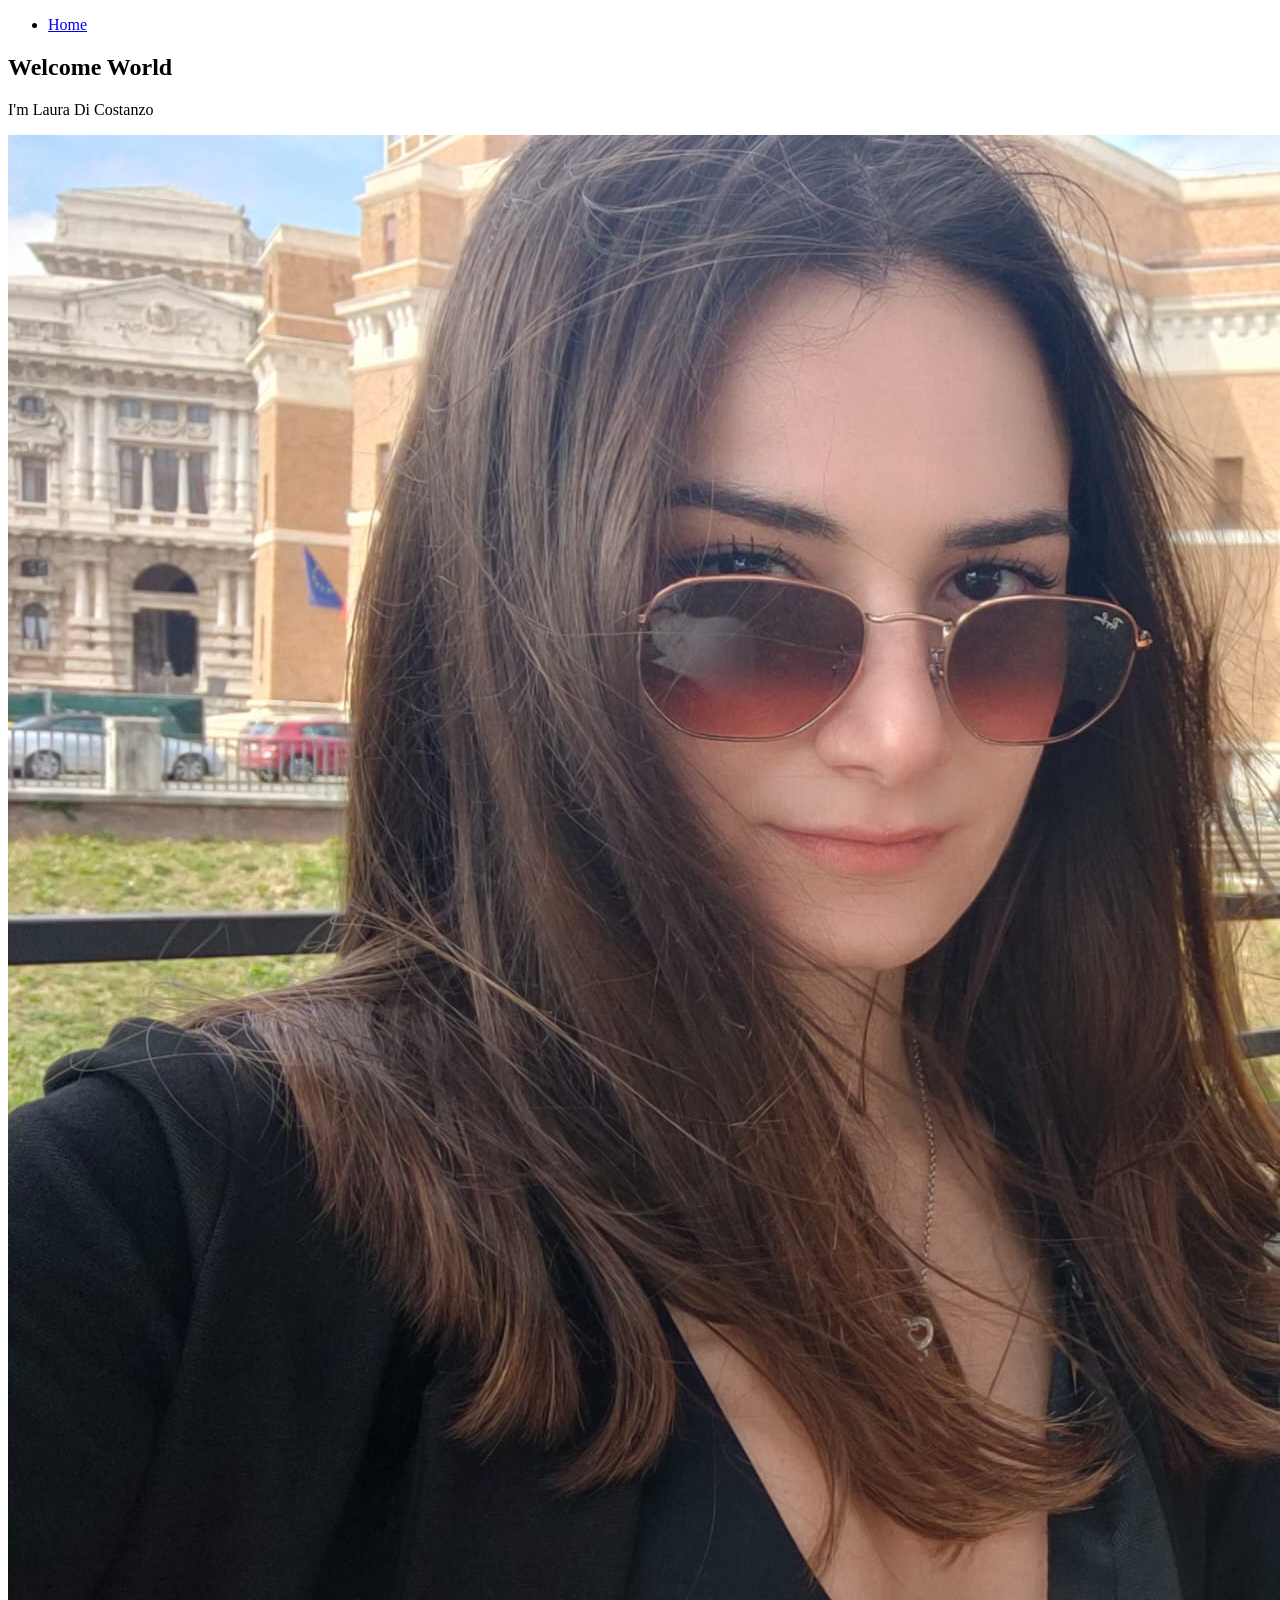
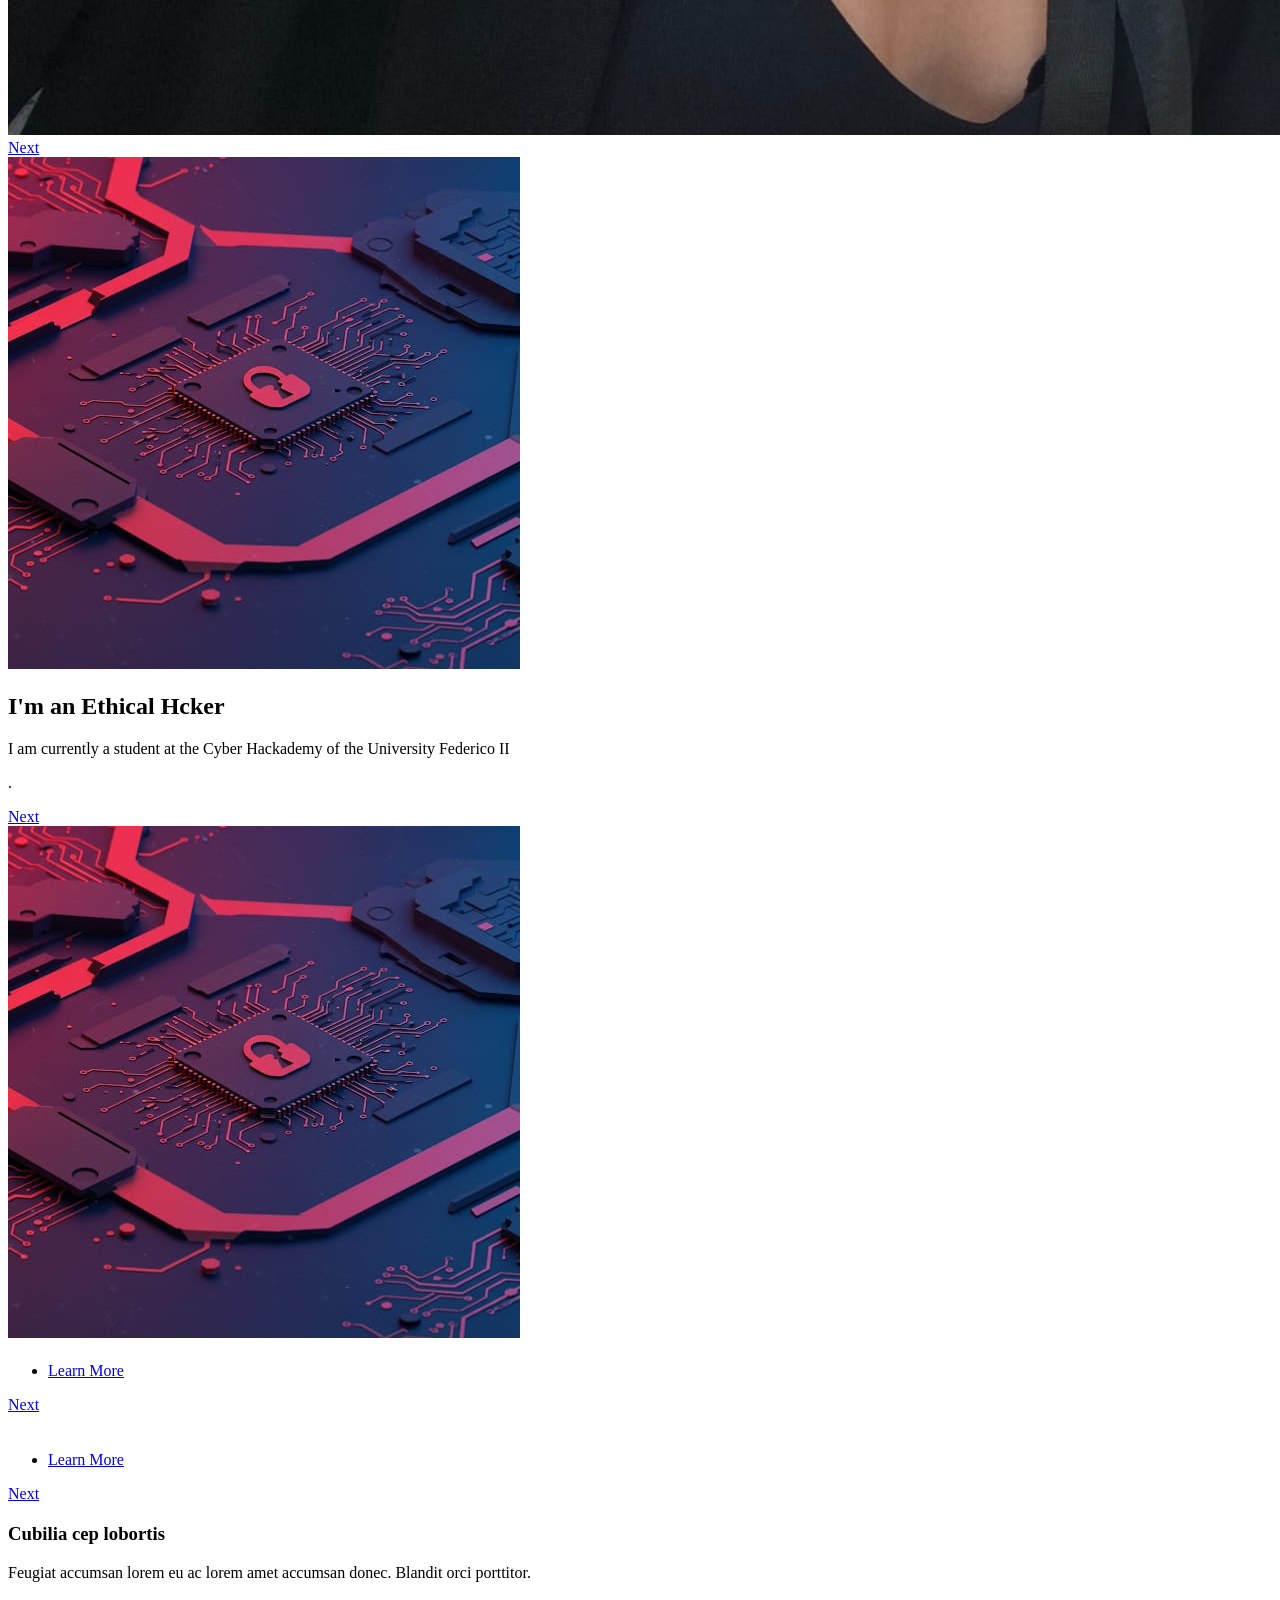
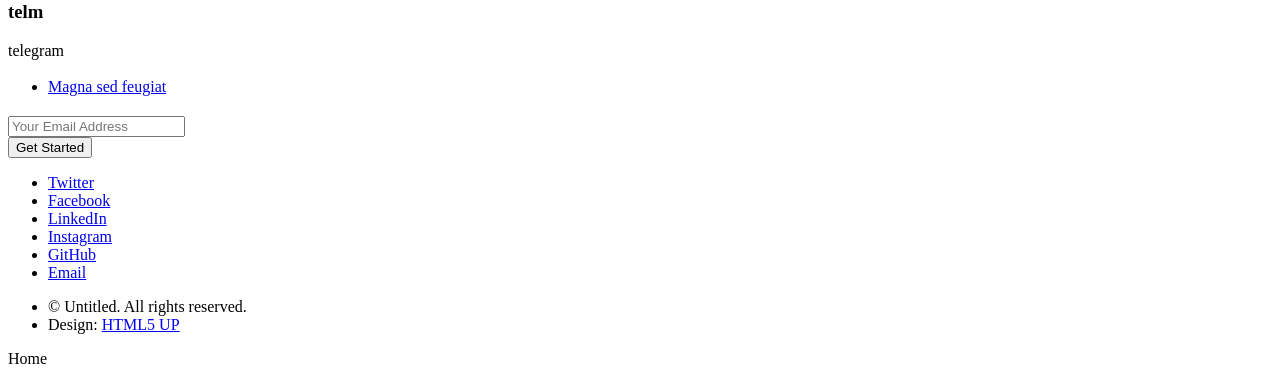
==== index.html @ b13d9fa5 "Merge branch 'memedesima'" ====
<!DOCTYPE HTML>
<!--
	Landed by HTML5 UP
	html5up.net | @ajlkn
	Free for personal and commercial use under the CCA 3.0 license (html5up.net/license)
-->
<html>
	<head>
		<title>HTML5 UP</title>
		<meta charset="utf-8" />
		<meta name="viewport" content="width=device-width, initial-scale=1, user-scalable=no" />
		<link rel="stylesheet" href="assets/css/main.css" />
		<noscript><link rel="stylesheet" href="assets/css/noscript.css" /></noscript>
	</head>
	<body class="is-preload landing">
		<div id="page-wrapper">

			<!-- Header -->
				<header id="header">
					
					<nav id="nav">
						<ul>
							<li><a href="index.html">Home</a></li>
							</li>
						</ul>
					</nav>
				</header>

			<!-- Banner -->
				<section id="banner">
					<div class="content">
						<header>
							<h2>Welcome World</h2>
							<p>I'm Laura Di Costanzo</p>
						</header>
						<span class="image"><img src="images/imgio.jpeg" alt="" /></span>
					</div>
					<a href="#one" class="goto-next scrolly">Next</a>
				</section>

			<!-- One -->
				<section id="one" class="spotlight style1 bottom">
					<span class="image fit main"><img src="images/cose.jpeg" alt="prova" /></span>
					<div class="content">
						<div class="container">
							<div class="row">
								<div class="col-4 col-12-medium">
									<header>
										<h2>I'm an Ethical Hcker</h2>
										<p>I am currently a student at the Cyber Hackademy of the University Federico II</p>
									</header>
								</div>
								<div class="col-4 col-12-medium">
									<p></p>
								</div>
								<div class="col-4 col-12-medium">
									<p>.</p>
								</div>
							</div>
						</div>
					</div>
					<a href="#two" class="goto-next scrolly">Next</a>
				</section>

			<!-- Two -->
				<section id="two" class="spotlight style2 right">
					<span class="image fit main"><img src="images/cose.jpeg" alt="" /></span>
					<div class="content">
						<header>
							<h2></h2>
							<p></p>
						</header>
						<p></p>
						<ul class="actions">
							<li><a href="#" class="button">Learn More</a></li>
						</ul>
					</div>
					<a href="#three" class="goto-next scrolly">Next</a>
				</section>

			<!-- Three -->
				<section id="three" class="spotlight style3 left">
					<span class="image fit main bottom"><img src="images/pic04.jpg" alt="" /></span>
					<div class="content">
						<header>
							<h2></h2>
							<p></p>
						</header>
						<p></p>
						<ul class="actions">
							<li><a href="#" class="button">Learn More</a></li>
						</ul>
					</div>
					<a href="#four" class="goto-next scrolly">Next</a>
				</section>

			<!-- Four -->
				<section id="four" class="wrapper style1 special fade-up">
					<div class="container">
						<header class="major">
							<h2></h2>
							<p></p>
						</header>
						<div class="box alt">
							<div class="row gtr-uniform">
								<section class="col-4 col-6-medium col-12-xsmall">
									<span class="icon solid alt major fa-chart-area"></span>
									<h3></h3>
									<p></p>
								</section>
								<section class="col-4 col-6-medium col-12-xsmall">
									<span class="icon solid alt major fa-comment"></span>
									<h3></h3>
									<p></p>
								</section>
								<section class="col-4 col-6-medium col-12-xsmall">
									<span class="icon solid alt major fa-flask"></span>
									<h3>Cubilia cep lobortis</h3>
									<p>Feugiat accumsan lorem eu ac lorem amet accumsan donec. Blandit orci porttitor.</p>
								</section>
								<section class="col-4 col-6-medium col-12-xsmall">
									<span class="icon solid alt major fa-paper-plane"></span>
									<h3>telm</h3>
									<p>telegram</p>
								</section>
								<section class="col-4 col-6-medium col-12-xsmall">
									<span class="icon solid alt major fa-file"></span>
									<h3></h3>
									<p></p>
								</section>
								<section class="col-4 col-6-medium col-12-xsmall">
									<span class="icon solid alt major fa-lock"></span>
									<h3></h3>
									<p></p>
								</section>
							</div>
						</div>
						<footer class="major">
							<ul class="actions special">
								<li><a href="#" class="button">Magna sed feugiat</a></li>
							</ul>
						</footer>
					</div>
				</section>

			<!-- Five -->
				<section id="five" class="wrapper style2 special fade">
					<div class="container">
						<header>
							<h2></h2>
							<p></p>
						</header>
						<form method="post" action="#" class="cta">
							<div class="row gtr-uniform gtr-50">
								<div class="col-8 col-12-xsmall"><input type="email" name="email" id="email" placeholder="Your Email Address" /></div>
								<div class="col-4 col-12-xsmall"><input type="submit" value="Get Started" class="fit primary" /></div>
							</div>
						</form>
					</div>
				</section>

			<!-- Footer -->
				<footer id="footer">
					<ul class="icons">
						<li><a href="#" class="icon brands alt fa-twitter"><span class="label">Twitter</span></a></li>
						<li><a href="#" class="icon brands alt fa-facebook-f"><span class="label">Facebook</span></a></li>
						<li><a href="#" class="icon brands alt fa-linkedin-in"><span class="label">LinkedIn</span></a></li>
						<li><a href="#" class="icon brands alt fa-instagram"><span class="label">Instagram</span></a></li>
						<li><a href="#" class="icon brands alt fa-github"><span class="label">GitHub</span></a></li>
						<li><a href="#" class="icon solid alt fa-envelope"><span class="label">Email</span></a></li>
					</ul>
					<ul class="copyright">
						<li>&copy; Untitled. All rights reserved.</li><li>Design: <a href="http://html5up.net">HTML5 UP</a></li>
					</ul>
				</footer>

		</div>

		<!-- Scripts -->
			<script src="assets/js/jquery.min.js"></script>
			<script src="assets/js/jquery.scrolly.min.js"></script>
			<script src="assets/js/jquery.dropotron.min.js"></script>
			<script src="assets/js/jquery.scrollex.min.js"></script>
			<script src="assets/js/browser.min.js"></script>
			<script src="assets/js/breakpoints.min.js"></script>
			<script src="assets/js/util.js"></script>
			<script src="assets/js/main.js"></script>
			<div id="titleBar">
				<a href="#navPanel" class="toggle"></a>
				<span class="title">Home</span>
			</div>
		<div id="navPanel">
			
		</div>

	</body>
</html>
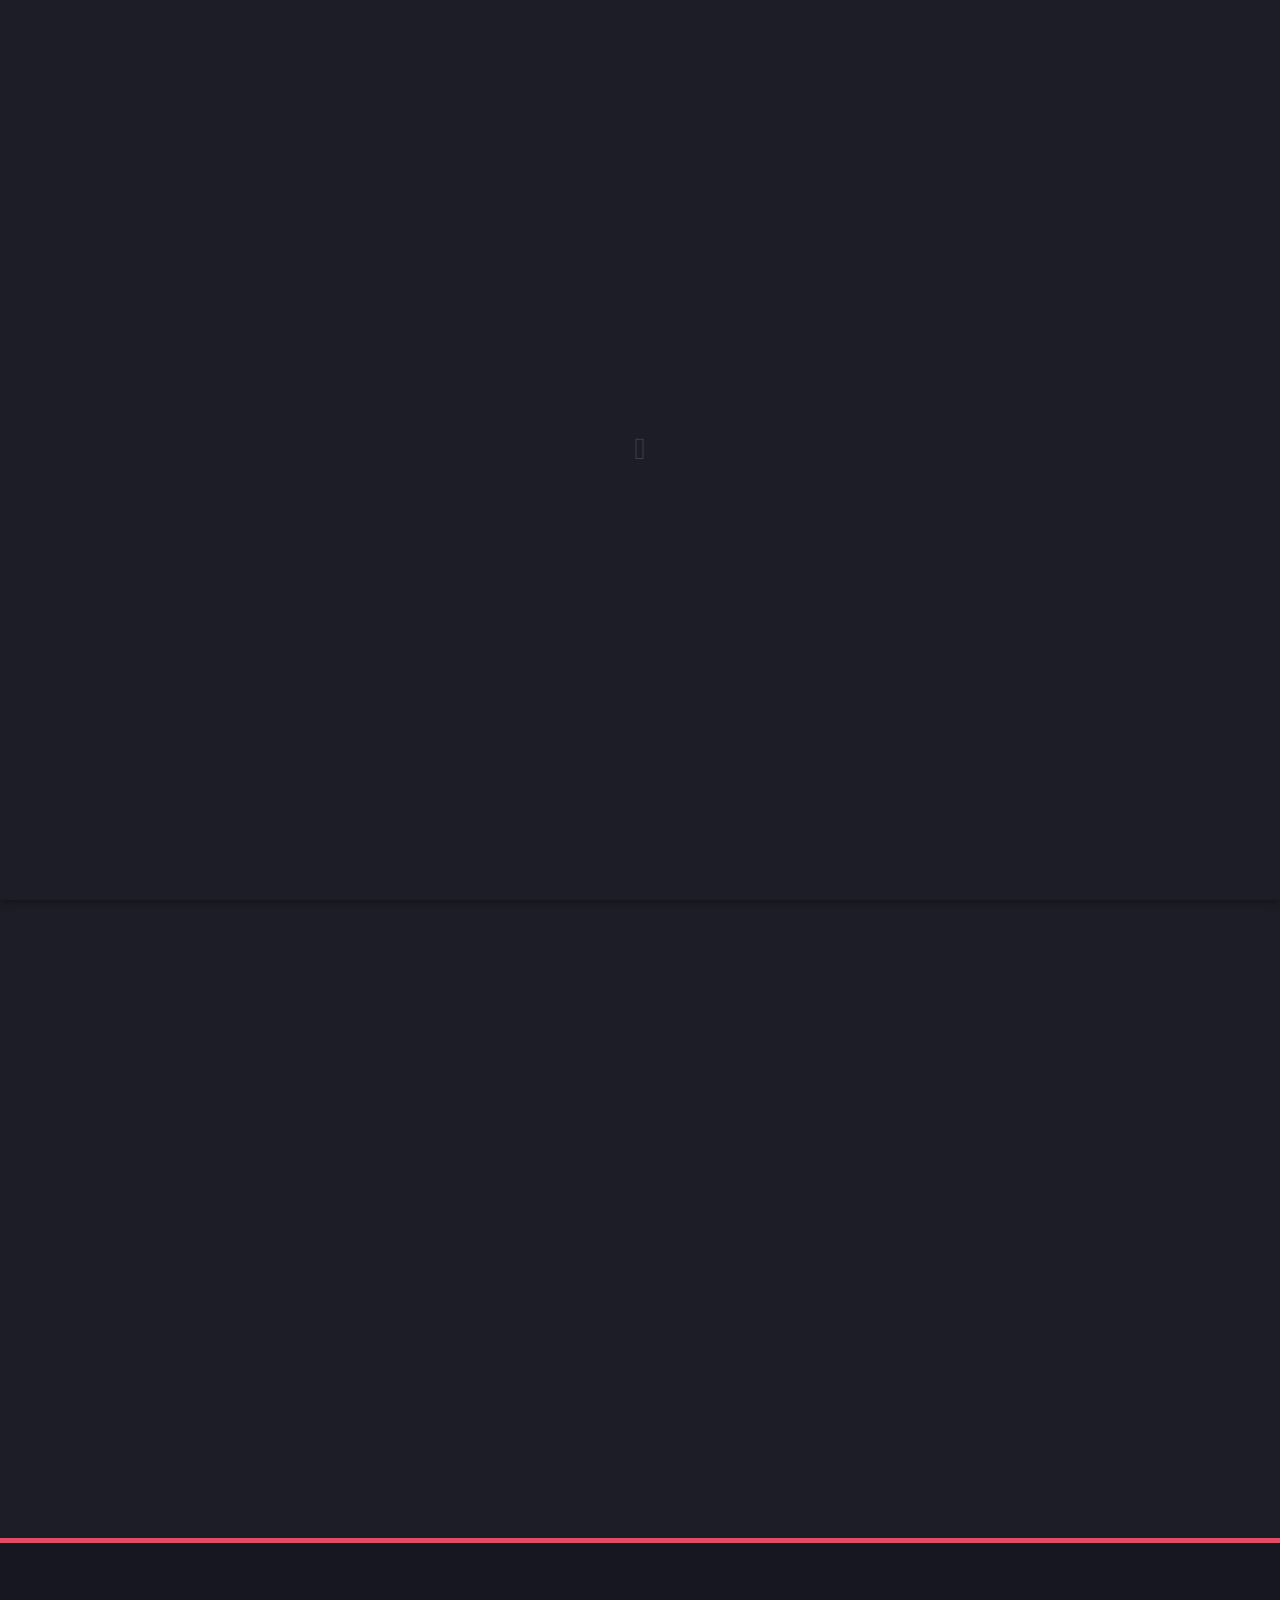
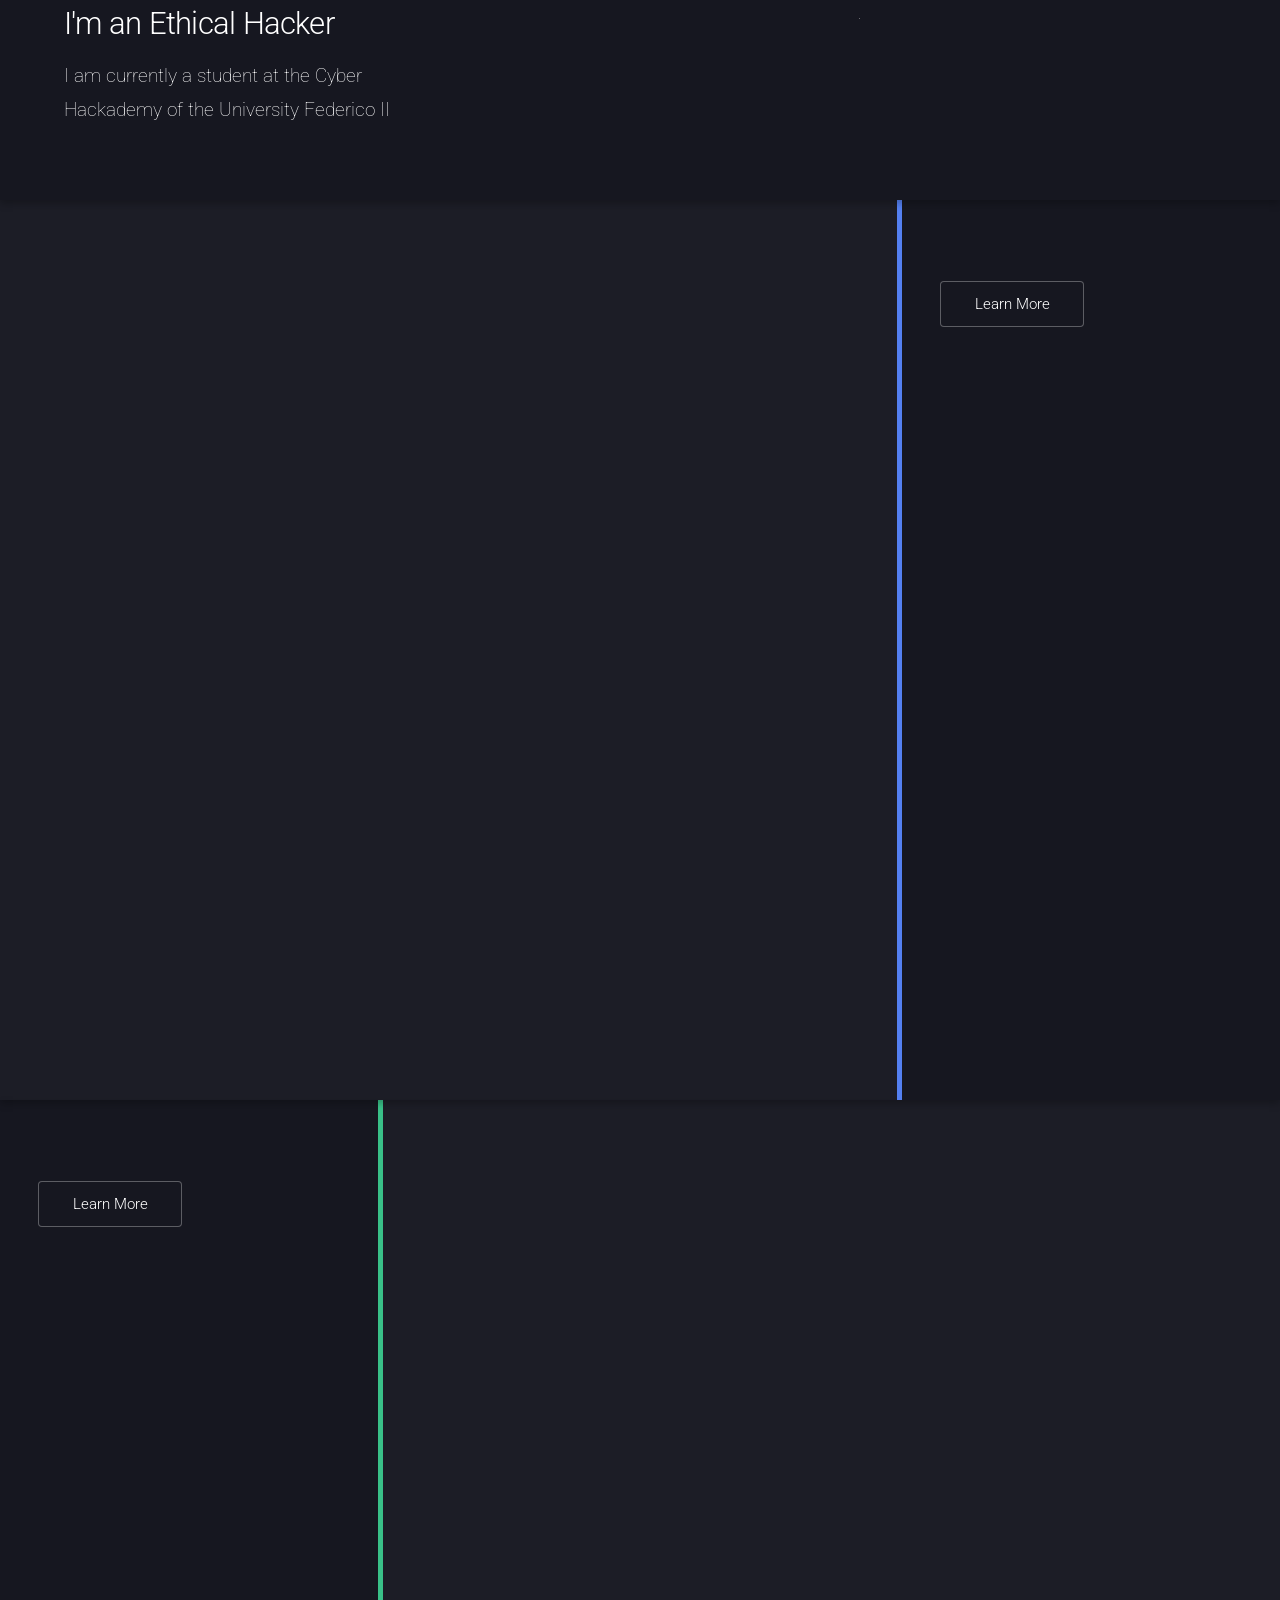
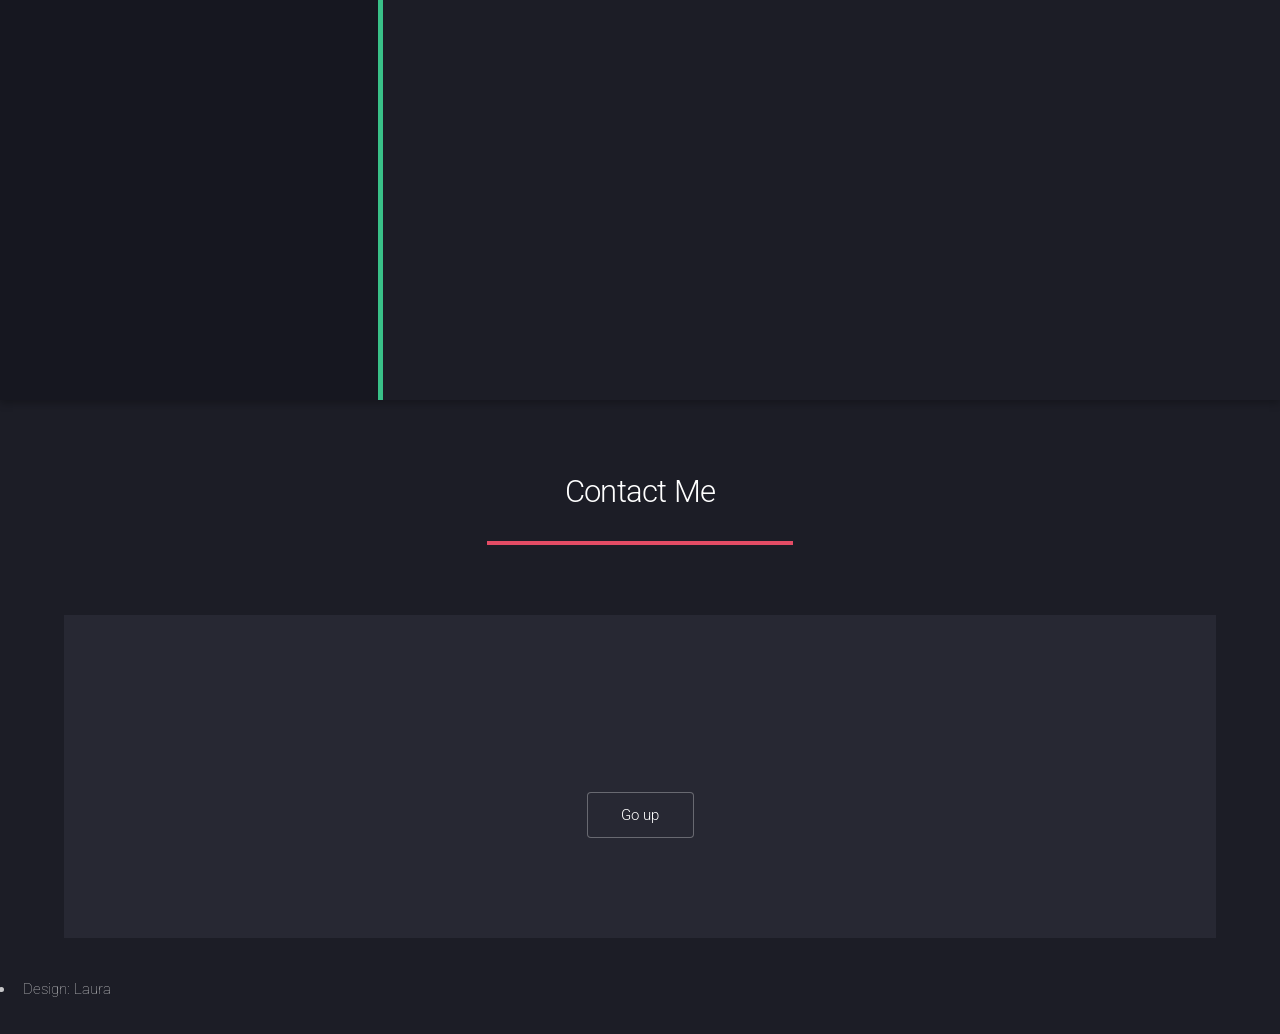
==== commit 57d1678c: "ok" ====
--- a/index.html
+++ b/index.html
@@ -46,7 +46,7 @@
 							<div class="row">
 								<div class="col-4 col-12-medium">
 									<header>
-										<h2>I'm an Ethical Hcker</h2>
+										<h2>I'm an Ethical Hacker</h2>
 										<p>I am currently a student at the Cyber Hackademy of the University Federico II</p>
 									</header>
 								</div>
@@ -98,79 +98,45 @@
 				<section id="four" class="wrapper style1 special fade-up">
 					<div class="container">
 						<header class="major">
-							<h2></h2>
+							<h2>Contact Me</h2>
 							<p></p>
 						</header>
-						<div class="box alt">
+						  <footer id="footer">
+							<ul class="icons">
+							
+								<li><a href="https://www.linkedin.com/in/laura-di-costanzo-955a5022b/" class="icon brands alt fa-linkedin-in"><span class="label">LinkedIn</span></a></li>
+								<li><a href="https://www.instagram.com/lauradicostanzo__?igsh=b3VqY2Rocnh5OHc2" class="icon brands alt fa-instagram"><span class="label">Instagram</span></a></li>
+								<li><a href="https://github.com/ldcostanzo" class="icon brands alt fa-github"><span class="label">GitHub</span></a></li>
+								
+							</ul>
+						<!-- <div class="box alt">
 							<div class="row gtr-uniform">
 								<section class="col-4 col-6-medium col-12-xsmall">
-									<span class="icon solid alt major fa-chart-area"></span>
-									<h3></h3>
-									<p></p>
+									<li><a href="https://www.linkedin.com/in/laura-di-costanzo-955a5022b/" class="button">Linkedin</a></li>
+									<div class="content">
 								</section>
 								<section class="col-4 col-6-medium col-12-xsmall">
-									<span class="icon solid alt major fa-comment"></span>
-									<h3></h3>
-									<p></p>
+									<li><a href="https://github.com/ldcostanzo" class="button">GitHub</a></li>
+									<div class="content">
 								</section>
 								<section class="col-4 col-6-medium col-12-xsmall">
-									<span class="icon solid alt major fa-flask"></span>
-									<h3>Cubilia cep lobortis</h3>
-									<p>Feugiat accumsan lorem eu ac lorem amet accumsan donec. Blandit orci porttitor.</p>
-								</section>
-								<section class="col-4 col-6-medium col-12-xsmall">
-									<span class="icon solid alt major fa-paper-plane"></span>
-									<h3>telm</h3>
-									<p>telegram</p>
-								</section>
-								<section class="col-4 col-6-medium col-12-xsmall">
-									<span class="icon solid alt major fa-file"></span>
-									<h3></h3>
-									<p></p>
-								</section>
-								<section class="col-4 col-6-medium col-12-xsmall">
-									<span class="icon solid alt major fa-lock"></span>
-									<h3></h3>
-									<p></p>
+									<li><a href="https://www.instagram.com/lauradicostanzo__?igsh=b3VqY2Rocnh5OHc2" class="button">Instagram</a></li>
+									<div class="content">
 								</section>
 							</div>
-						</div>
+						</div> -->
 						<footer class="major">
 							<ul class="actions special">
-								<li><a href="#" class="button">Magna sed feugiat</a></li>
+								<li><a href="#" class="button">Go up</a></li>
 							</ul>
 						</footer>
 					</div>
 				</section>
 
-			<!-- Five -->
-				<section id="five" class="wrapper style2 special fade">
-					<div class="container">
-						<header>
-							<h2></h2>
-							<p></p>
-						</header>
-						<form method="post" action="#" class="cta">
-							<div class="row gtr-uniform gtr-50">
-								<div class="col-8 col-12-xsmall"><input type="email" name="email" id="email" placeholder="Your Email Address" /></div>
-								<div class="col-4 col-12-xsmall"><input type="submit" value="Get Started" class="fit primary" /></div>
-							</div>
-						</form>
-					</div>
-				</section>
-
 			<!-- Footer -->
-				<footer id="footer">
-					<ul class="icons">
-						<li><a href="#" class="icon brands alt fa-twitter"><span class="label">Twitter</span></a></li>
-						<li><a href="#" class="icon brands alt fa-facebook-f"><span class="label">Facebook</span></a></li>
-						<li><a href="#" class="icon brands alt fa-linkedin-in"><span class="label">LinkedIn</span></a></li>
-						<li><a href="#" class="icon brands alt fa-instagram"><span class="label">Instagram</span></a></li>
-						<li><a href="#" class="icon brands alt fa-github"><span class="label">GitHub</span></a></li>
-						<li><a href="#" class="icon solid alt fa-envelope"><span class="label">Email</span></a></li>
-					</ul>
+				
 					<ul class="copyright">
-						<li>&copy; Untitled. All rights reserved.</li><li>Design: <a href="http://html5up.net">HTML5 UP</a></li>
+						<li>Design: Laura</li>
 					</ul>
 				</footer>
 
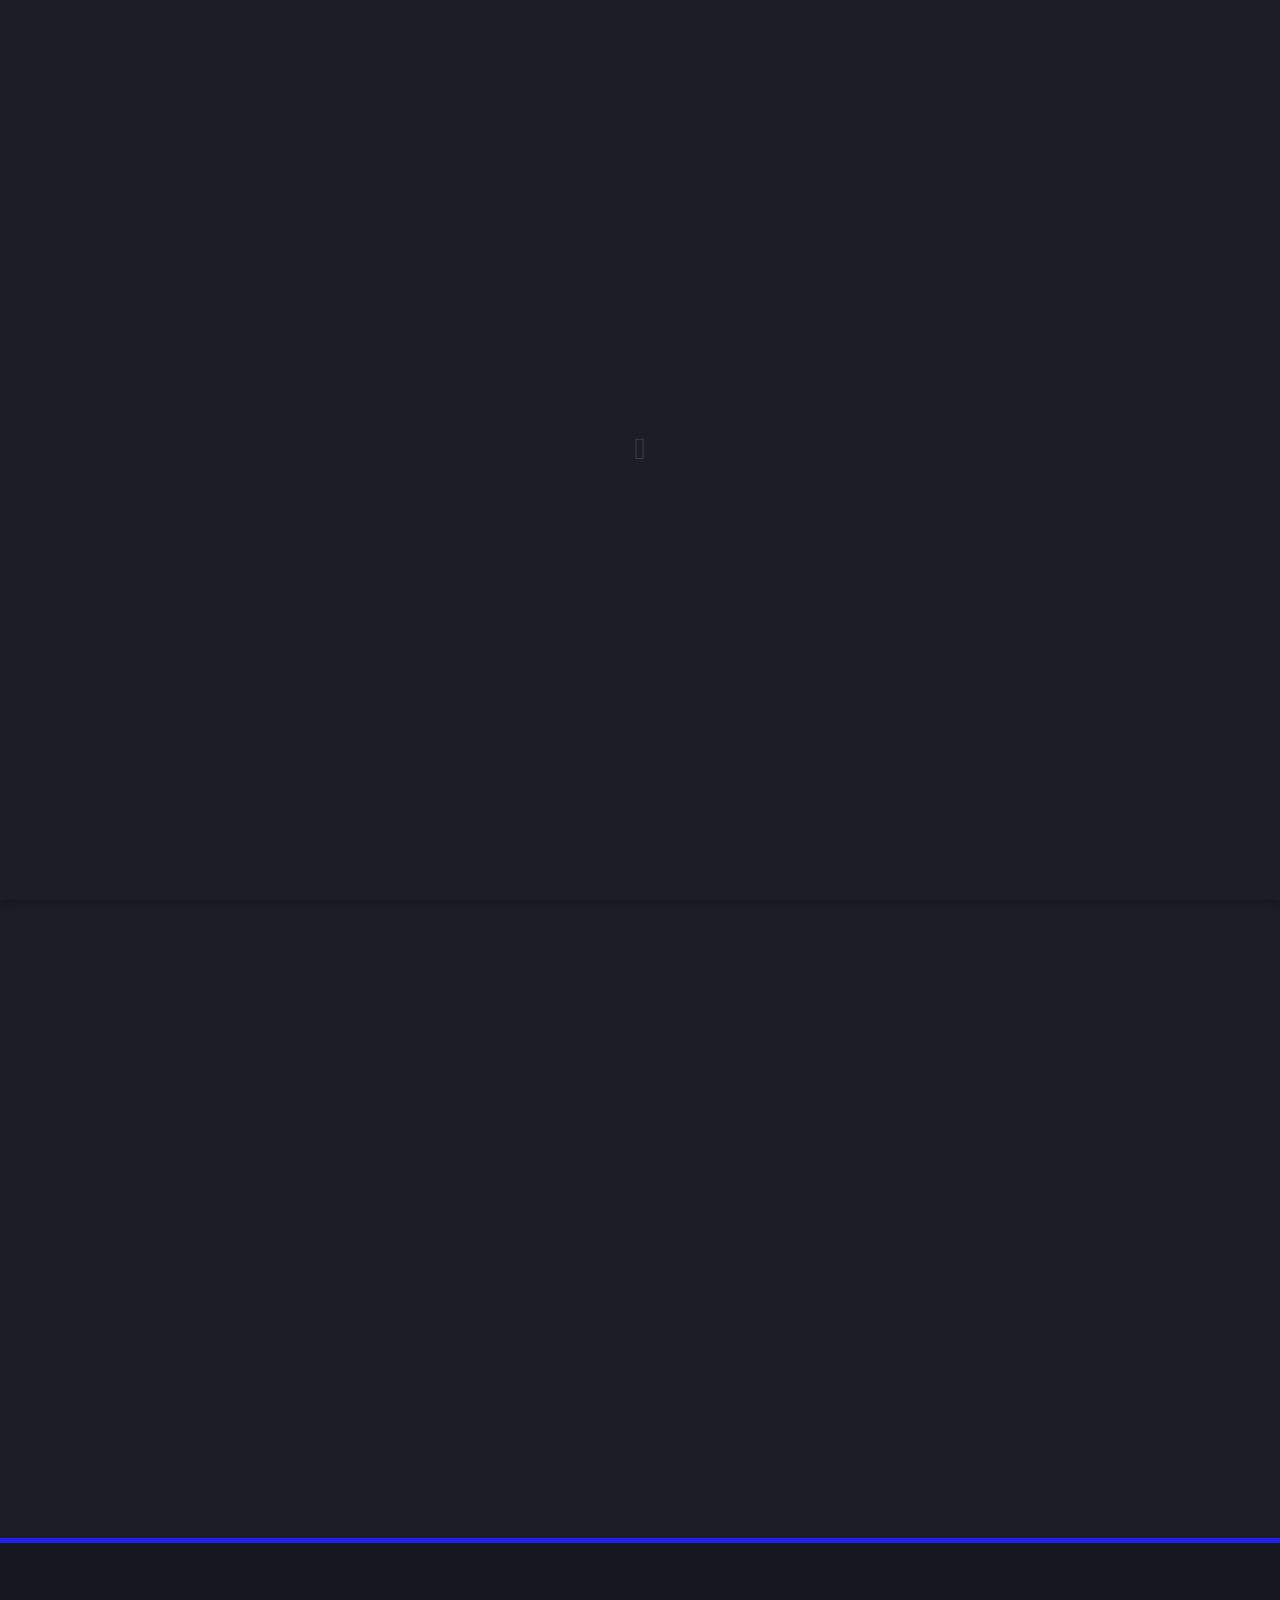
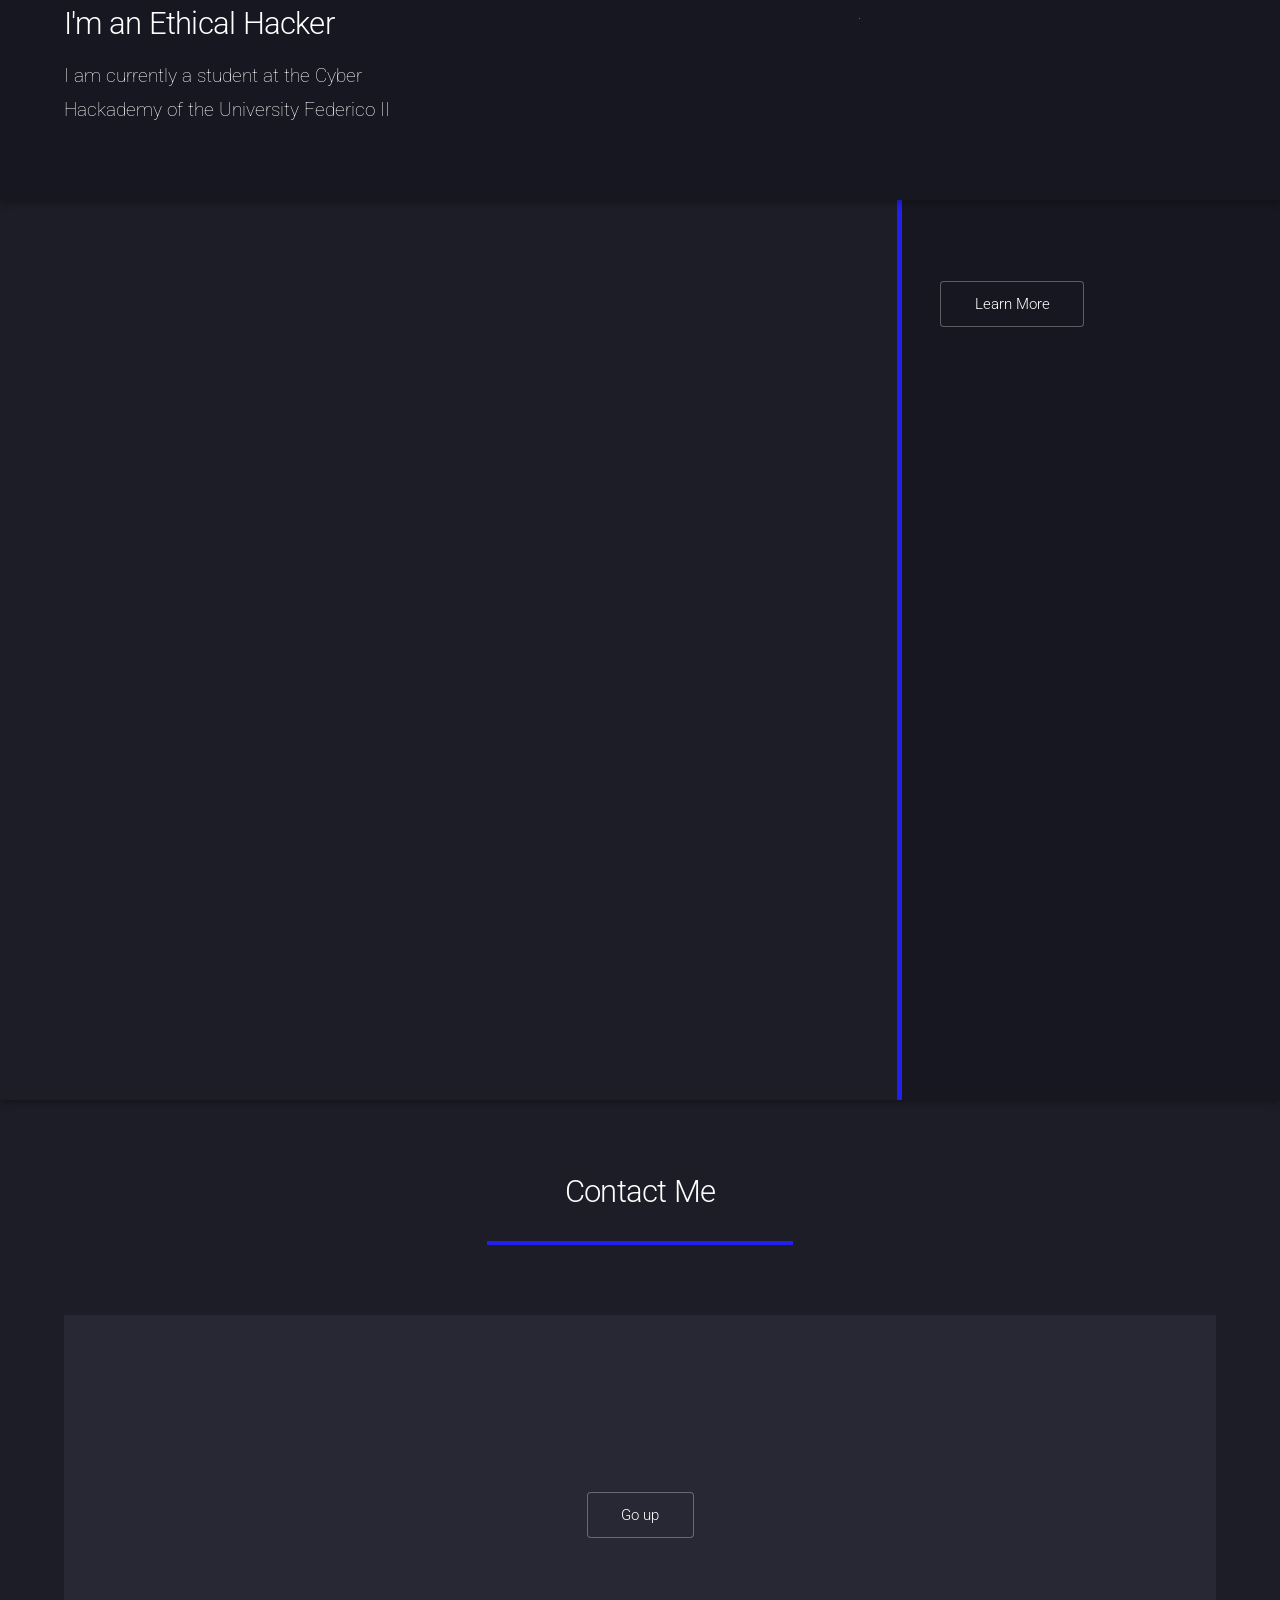
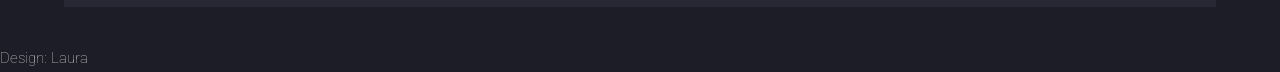
==== commit 1509298b: "done" ====
--- a/index.html
+++ b/index.html
@@ -33,14 +33,14 @@
 							<h2>Welcome World</h2>
 							<p>I'm Laura Di Costanzo</p>
 						</header>
-						<span class="image"><img src="images/imgio.jpeg" alt="" /></span>
+						<span class="image"><img src="images/imgio.jpg" alt="" /></span>
 					</div>
 					<a href="#one" class="goto-next scrolly">Next</a>
 				</section>
 
 			<!-- One -->
 				<section id="one" class="spotlight style1 bottom">
-					<span class="image fit main"><img src="images/cose.jpeg" alt="prova" /></span>
+					<span class="image fit main"><img src="images/ok.jpg" alt="prova" /></span>
 					<div class="content">
 						<div class="container">
 							<div class="row">
@@ -64,7 +64,7 @@
 
 			<!-- Two -->
 				<section id="two" class="spotlight style2 right">
-					<span class="image fit main"><img src="images/cose.jpeg" alt="" /></span>
+					<span class="image fit main"><img src="images/ok.jpg" alt="" /></span>
 					<div class="content">
 						<header>
 							<h2></h2>
@@ -78,21 +78,7 @@
 					<a href="#three" class="goto-next scrolly">Next</a>
 				</section>
 
-			<!-- Three -->
-				<section id="three" class="spotlight style3 left">
-					<span class="image fit main bottom"><img src="images/pic04.jpg" alt="" /></span>
-					<div class="content">
-						<header>
-							<h2></h2>
-							<p></p>
-						</header>
-						<p></p>
-						<ul class="actions">
-							<li><a href="#" class="button">Learn More</a></li>
-						</ul>
-					</div>
-					<a href="#four" class="goto-next scrolly">Next</a>
-				</section>
+		
 
 			<!-- Four -->
 				<section id="four" class="wrapper style1 special fade-up">
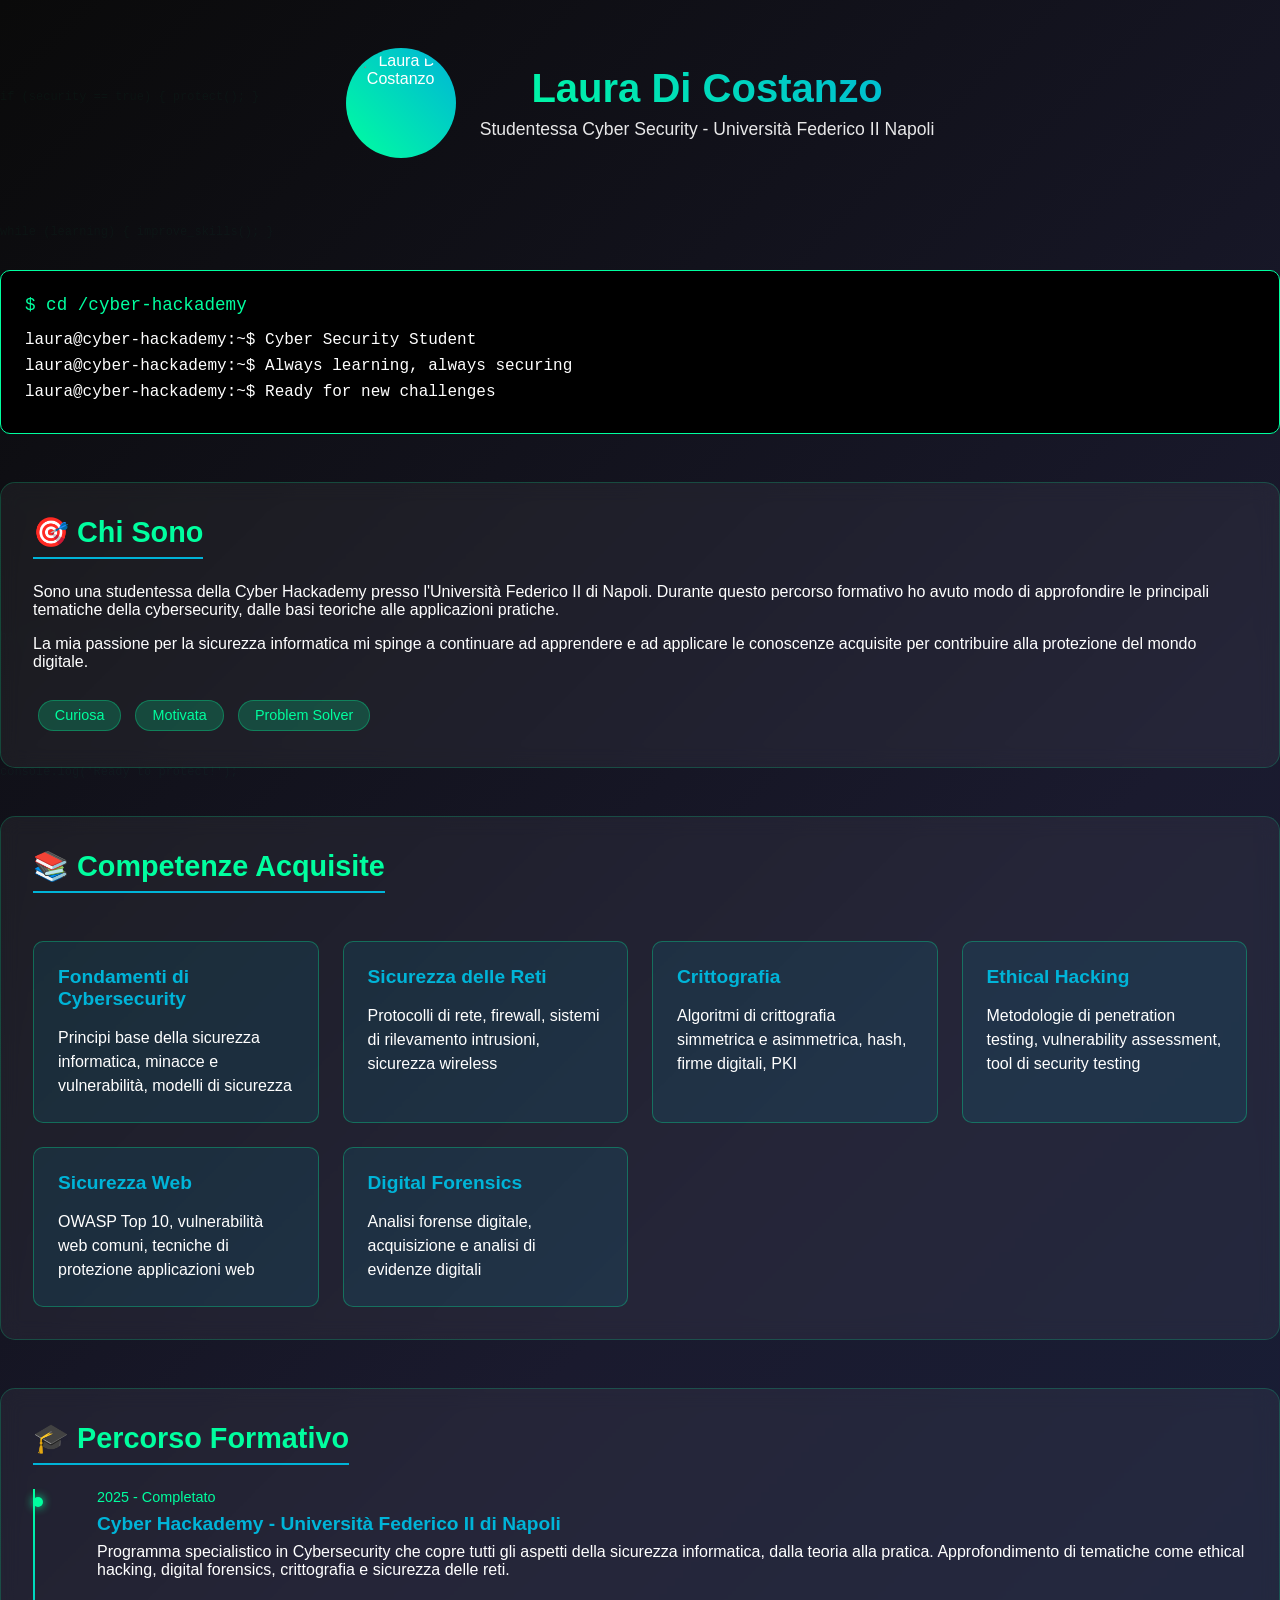
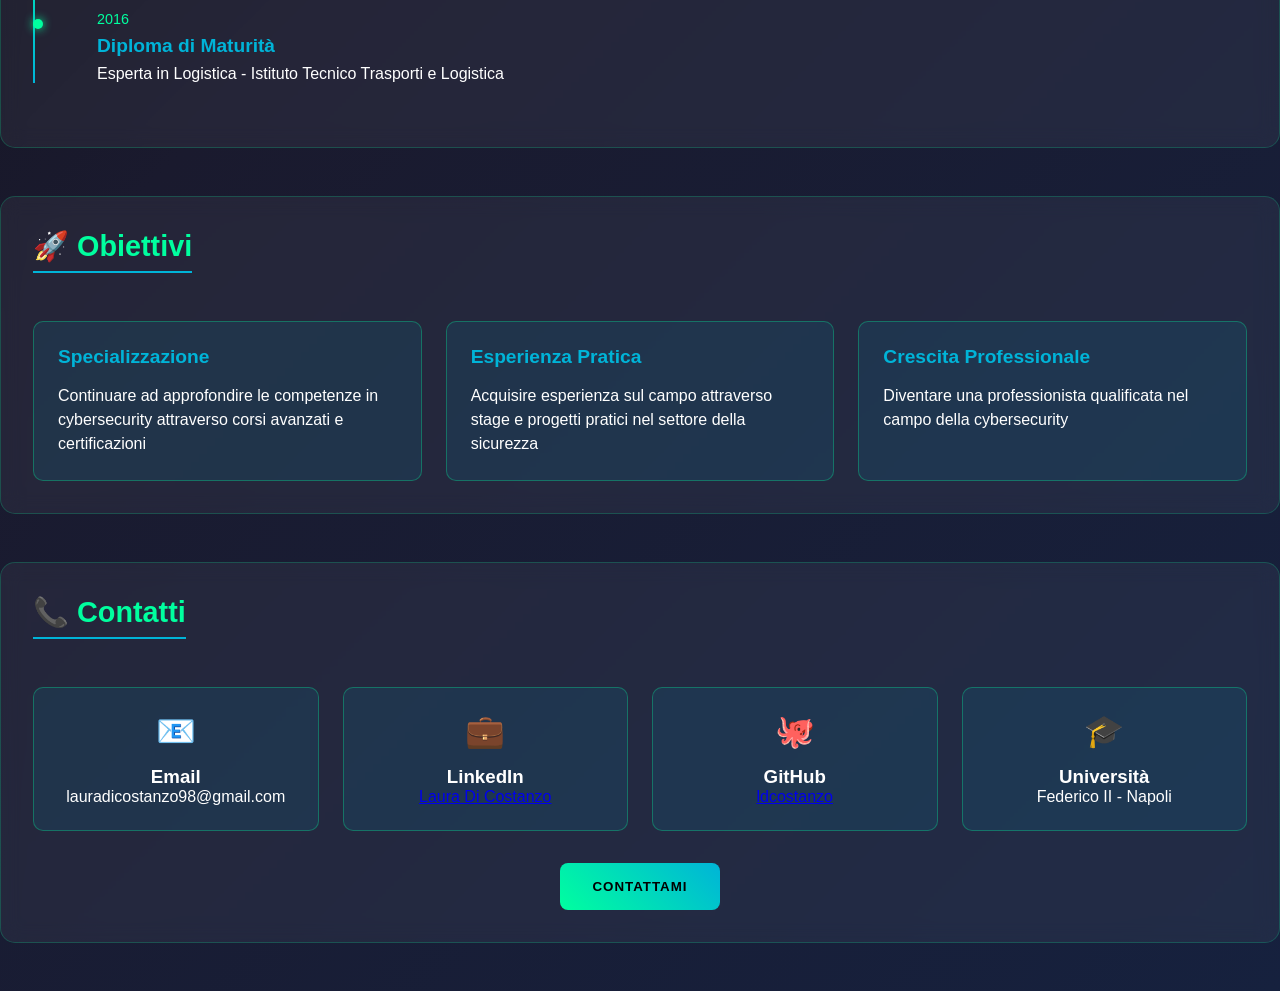
==== commit 7369478a: "Update index.html" ====
--- a/index.html
+++ b/index.html
@@ -1,149 +1,479 @@
-<!DOCTYPE HTML>
-<!--
-	Landed by HTML5 UP
-	html5up.net | @ajlkn
-	Free for personal and commercial use under the CCA 3.0 license (html5up.net/license)
--->
-<html>
-	<head>
-		<title>HTML5 UP</title>
-		<meta charset="utf-8" />
-		<meta name="viewport" content="width=device-width, initial-scale=1, user-scalable=no" />
-		<link rel="stylesheet" href="assets/css/main.css" />
-		<noscript><link rel="stylesheet" href="assets/css/noscript.css" /></noscript>
-	</head>
-	<body class="is-preload landing">
-		<div id="page-wrapper">
-
-			<!-- Header -->
-				<header id="header">
-					
-					<nav id="nav">
-						<ul>
-							<li><a href="index.html">Home</a></li>
-							</li>
-						</ul>
-					</nav>
-				</header>
-
-			<!-- Banner -->
-				<section id="banner">
-					<div class="content">
-						<header>
-							<h2>Welcome World</h2>
-							<p>I'm Laura Di Costanzo</p>
-						</header>
-						<span class="image"><img src="images/imgio.jpg" alt="" /></span>
-					</div>
-					<a href="#one" class="goto-next scrolly">Next</a>
-				</section>
-
-			<!-- One -->
-				<section id="one" class="spotlight style1 bottom">
-					<span class="image fit main"><img src="images/ok.jpg" alt="prova" /></span>
-					<div class="content">
-						<div class="container">
-							<div class="row">
-								<div class="col-4 col-12-medium">
-									<header>
-										<h2>I'm an Ethical Hacker</h2>
-										<p>I am currently a student at the Cyber Hackademy of the University Federico II</p>
-									</header>
-								</div>
-								<div class="col-4 col-12-medium">
-									<p></p>
-								</div>
-								<div class="col-4 col-12-medium">
-									<p>.</p>
-								</div>
-							</div>
-						</div>
-					</div>
-					<a href="#two" class="goto-next scrolly">Next</a>
-				</section>
-
-			<!-- Two -->
-				<section id="two" class="spotlight style2 right">
-					<span class="image fit main"><img src="images/ok.jpg" alt="" /></span>
-					<div class="content">
-						<header>
-							<h2></h2>
-							<p></p>
-						</header>
-						<p></p>
-						<ul class="actions">
-							<li><a href="#" class="button">Learn More</a></li>
-						</ul>
-					</div>
-					<a href="#three" class="goto-next scrolly">Next</a>
-				</section>
-
-		
-
-			<!-- Four -->
-				<section id="four" class="wrapper style1 special fade-up">
-					<div class="container">
-						<header class="major">
-							<h2>Contact Me</h2>
-							<p></p>
-						</header>
-						  <footer id="footer">
-							<ul class="icons">
-							
-								<li><a href="https://www.linkedin.com/in/laura-di-costanzo-955a5022b/" class="icon brands alt fa-linkedin-in"><span class="label">LinkedIn</span></a></li>
-								<li><a href="https://www.instagram.com/lauradicostanzo__?igsh=b3VqY2Rocnh5OHc2" class="icon brands alt fa-instagram"><span class="label">Instagram</span></a></li>
-								<li><a href="https://github.com/ldcostanzo" class="icon brands alt fa-github"><span class="label">GitHub</span></a></li>
-								
-							</ul>
-						<!-- <div class="box alt">
-							<div class="row gtr-uniform">
-								<section class="col-4 col-6-medium col-12-xsmall">
-									<li><a href="https://www.linkedin.com/in/laura-di-costanzo-955a5022b/" class="button">Linkedin</a></li>
-									<div class="content">
-								</section>
-								<section class="col-4 col-6-medium col-12-xsmall">
-									<li><a href="https://github.com/ldcostanzo" class="button">GitHub</a></li>
-									<div class="content">
-								</section>
-								<section class="col-4 col-6-medium col-12-xsmall">
-									<li><a href="https://www.instagram.com/lauradicostanzo__?igsh=b3VqY2Rocnh5OHc2" class="button">Instagram</a></li>
-									<div class="content">
-								</section>
-							</div>
-						</div> -->
-						<footer class="major">
-							<ul class="actions special">
-								<li><a href="#" class="button">Go up</a></li>
-							</ul>
-						</footer>
-					</div>
-				</section>
-
-			<!-- Footer -->
-				
-					<ul class="copyright">
-						<li>Design: Laura</li>
-					</ul>
-				</footer>
-
-		</div>
-
-		<!-- Scripts -->
-			<script src="assets/js/jquery.min.js"></script>
-			<script src="assets/js/jquery.scrolly.min.js"></script>
-			<script src="assets/js/jquery.dropotron.min.js"></script>
-			<script src="assets/js/jquery.scrollex.min.js"></script>
-			<script src="assets/js/browser.min.js"></script>
-			<script src="assets/js/breakpoints.min.js"></script>
-			<script src="assets/js/util.js"></script>
-			<script src="assets/js/main.js"></script>
-			<div id="titleBar">
-				<a href="#navPanel" class="toggle"></a>
-				<span class="title">Home</span>
-			</div>
-		<div id="navPanel">
-			
-		</div>
-
-	</body>
-</html>+<!DOCTYPE html>
+<html lang="it">
+<head>
+    <meta charset="UTF-8">
+    <meta name="viewport" content="width=device-width, initial-scale=1.0">
+    <title>Laura Di Costanzo - Cyber Security Student</title>
+    <style>
+        * {
+            margin: 0;
+            padding: 0;
+            box-sizing: border-box;
+        }
+
+        body {
+            font-family: 'Segoe UI', Tahoma, Geneva, Verdana, sans-serif;
+            background: linear-gradient(135deg, #0a0a0a 0%, #1a1a2e 50%, #16213e 100%);
+            color: #ffffff;
+            min-height: 100vh;
+            overflow-x: hidden;
+        }
+
+        .container {
+            max-width: 1000px;
+            margin: 0 auto;
+            padding: 0 20px;
+        }
+
+        header {
+            padding: 3rem 0;
+            text-align: center;
+        }
+
+        .profile-section {
+            display: flex;
+            align-items: center;
+            gap: 1.5rem;
+            flex-wrap: wrap;
+            justify-content: center;
+            margin-bottom: 2rem;
+        }
+
+        .profile-image {
+            width: 110px;
+            height: 110px;
+            border-radius: 50%;
+            background: linear-gradient(45deg, #00ff9f, #00b4d8);
+            padding: 4px;
+            display: flex;
+            align-items: center;
+            justify-content: center;
+            animation: pulse 3s infinite;
+        }
+
+        .profile-image img {
+            width: 100%;
+            height: 100%;
+            border-radius: 50%;
+            object-fit: cover;
+        }
+
+        @keyframes pulse {
+            0%, 100% { transform: scale(1); }
+            50% { transform: scale(1.05); }
+        }
+
+        .profile-info h1 {
+            font-size: 2.5rem;
+            margin-bottom: 0.5rem;
+            background: linear-gradient(45deg, #00ff9f, #00b4d8);
+            -webkit-background-clip: text;
+            -webkit-text-fill-color: transparent;
+            background-clip: text;
+        }
+
+        .profile-info p {
+            font-size: 1.1rem;
+            opacity: 0.9;
+        }
+
+        .section {
+            margin: 3rem 0;
+            padding: 2rem;
+            background: rgba(255, 255, 255, 0.05);
+            border-radius: 15px;
+            backdrop-filter: blur(10px);
+            border: 1px solid rgba(0, 255, 159, 0.2);
+            position: relative;
+        }
+
+        .section h2 {
+            font-size: 1.8rem;
+            margin-bottom: 1.5rem;
+            color: #00ff9f;
+            border-bottom: 2px solid #00b4d8;
+            padding-bottom: 0.5rem;
+            display: inline-block;
+        }
+
+        .skills-grid {
+            display: grid;
+            grid-template-columns: repeat(auto-fit, minmax(250px, 1fr));
+            gap: 1.5rem;
+            margin-top: 1.5rem;
+        }
+
+        .skill-card {
+            background: rgba(0, 180, 216, 0.1);
+            padding: 1.5rem;
+            border-radius: 10px;
+            border: 1px solid rgba(0, 255, 159, 0.3);
+            transition: all 0.3s ease;
+        }
+
+        .skill-card:hover {
+            background: rgba(0, 255, 159, 0.15);
+            transform: translateY(-3px);
+        }
+
+        .skill-card h3 {
+            color: #00b4d8;
+            margin-bottom: 1rem;
+            font-size: 1.2rem;
+        }
+
+        .skill-card p {
+            line-height: 1.5;
+        }
+
+        .timeline {
+            position: relative;
+            padding-left: 2rem;
+        }
+
+        .timeline::before {
+            content: '';
+            position: absolute;
+            left: 0;
+            top: 0;
+            bottom: 0;
+            width: 2px;
+            background: linear-gradient(to bottom, #00ff9f, #00b4d8);
+        }
+
+        .timeline-item {
+            position: relative;
+            margin-bottom: 2rem;
+            padding-left: 2rem;
+        }
+
+        .timeline-item::before {
+            content: '';
+            position: absolute;
+            left: -2rem;
+            top: 0.5rem;
+            width: 10px;
+            height: 10px;
+            background: #00ff9f;
+            border-radius: 50%;
+            box-shadow: 0 0 10px #00ff9f;
+        }
+
+        .timeline-item h3 {
+            color: #00b4d8;
+            margin-bottom: 0.5rem;
+            font-size: 1.2rem;
+        }
+
+        .timeline-item .date {
+            color: #00ff9f;
+            font-size: 0.9rem;
+            margin-bottom: 0.5rem;
+        }
+
+        .contact-grid {
+            display: grid;
+            grid-template-columns: repeat(auto-fit, minmax(200px, 1fr));
+            gap: 1.5rem;
+            margin-top: 1.5rem;
+        }
+
+        .contact-card {
+            background: rgba(0, 180, 216, 0.1);
+            padding: 1.5rem;
+            border-radius: 10px;
+            text-align: center;
+            border: 1px solid rgba(0, 255, 159, 0.3);
+            transition: all 0.3s ease;
+        }
+
+        .contact-card:hover {
+            background: rgba(0, 255, 159, 0.15);
+            transform: scale(1.02);
+        }
+
+        .contact-icon {
+            font-size: 2rem;
+            margin-bottom: 1rem;
+            color: #00ff9f;
+        }
+
+        .terminal {
+            background: #000;
+            border-radius: 10px;
+            padding: 1.5rem;
+            font-family: 'Courier New', monospace;
+            border: 1px solid #00ff9f;
+            margin: 2rem 0;
+        }
+
+        .terminal-header {
+            color: #00ff9f;
+            margin-bottom: 1rem;
+            font-size: 1.1rem;
+        }
+
+        .terminal-line {
+            margin: 0.5rem 0;
+            color: #ffffff;
+        }
+
+        .cyber-button {
+            background: linear-gradient(45deg, #00ff9f, #00b4d8);
+            border: none;
+            padding: 1rem 2rem;
+            border-radius: 8px;
+            color: #000;
+            font-weight: bold;
+            cursor: pointer;
+            transition: all 0.3s ease;
+            text-transform: uppercase;
+            letter-spacing: 1px;
+        }
+
+        .cyber-button:hover {
+            transform: translateY(-2px);
+            box-shadow: 0 8px 25px rgba(0, 255, 159, 0.4);
+        }
+
+        .badge {
+            display: inline-block;
+            background: rgba(0, 255, 159, 0.2);
+            color: #00ff9f;
+            padding: 0.4rem 1rem;
+            border-radius: 20px;
+            font-size: 0.9rem;
+            margin: 0.3rem;
+            border: 1px solid rgba(0, 255, 159, 0.3);
+        }
+
+        @media (max-width: 768px) {
+            .profile-section {
+                flex-direction: column;
+            }
+
+            .profile-info h1 {
+                font-size: 2rem;
+            }
+
+            .skills-grid {
+                grid-template-columns: 1fr;
+            }
+
+            .contact-grid {
+                grid-template-columns: 1fr;
+            }
+        }
+
+        /* Subtle animations */
+        .section {
+            animation: fadeInUp 0.8s ease-out;
+        }
+
+        @keyframes fadeInUp {
+            from {
+                opacity: 0;
+                transform: translateY(30px);
+            }
+            to {
+                opacity: 1;
+                transform: translateY(0);
+            }
+        }
+
+        .floating-code {
+            position: fixed;
+            top: 0;
+            left: 0;
+            width: 100%;
+            height: 100%;
+            pointer-events: none;
+            z-index: -1;
+            opacity: 0.03;
+            font-family: 'Courier New', monospace;
+            font-size: 12px;
+            color: #00ff9f;
+            overflow: hidden;
+        }
+
+        .code-line {
+            position: absolute;
+            white-space: nowrap;
+            animation: float 15s linear infinite;
+        }
+
+        @keyframes float {
+            from { transform: translateX(-100%); }
+            to { transform: translateX(100vw); }
+        }
+    </style>
+</head>
+<body>
+    <div class="floating-code">
+        <div class="code-line" style="top: 10%; animation-delay: 0s;">if (security == true) { protect(); }</div>
+        <div class="code-line" style="top: 25%; animation-delay: 3s;">while (learning) { improve_skills(); }</div>
+        <div class="code-line" style="top: 40%; animation-delay: 6s;">function secure() { return future; }</div>
+        <div class="code-line" style="top: 55%; animation-delay: 9s;">const passion = 'cybersecurity';</div>
+        <div class="code-line" style="top: 70%; animation-delay: 12s;">hackademy.student.ready = true;</div>
+        <div class="code-line" style="top: 85%; animation-delay: 15s;">console.log('Ready to protect!');</div>
+    </div>
+
+    <div class="container">
+        <header>
+            <div class="profile-section">
+                <div class="profile-image">
+                    <img src="image.jpeg" alt="Laura Di Costanzo" />
+                </div>
+                <div class="profile-info">
+                    <h1>Laura Di Costanzo</h1>
+                    <p>Studentessa Cyber Security - Università Federico II Napoli</p>
+                </div>
+            </div>
+
+        </header>
+            </div>
+
+    <div class="terminal">
+        <div class="terminal-header">$ cd /cyber-hackademy</div>
+        <div class="terminal-line">laura@cyber-hackademy:~$ Cyber Security Student</div>
+                <div class="terminal-line">laura@cyber-hackademy:~$ Always learning, always securing</div>
+                <div class="terminal-line">laura@cyber-hackademy:~$ Ready for new challenges</div>
+            </div>
+        </header>
+
+        <section class="section">
+            <h2>🎯 Chi Sono</h2>
+            <p>Sono una studentessa della Cyber Hackademy presso l'Università Federico II di Napoli. Durante questo percorso formativo ho avuto modo di approfondire le principali tematiche della cybersecurity, dalle basi teoriche alle applicazioni pratiche.</p>
+            <p style="margin-top: 1rem;">La mia passione per la sicurezza informatica mi spinge a continuare ad apprendere e ad applicare le conoscenze acquisite per contribuire alla protezione del mondo digitale.</p>
+            
+            <div style="margin-top: 1.5rem;">
+                <span class="badge">Curiosa</span>
+                <span class="badge">Motivata</span>
+                <span class="badge">Problem Solver</span>
+            </div>
+        </section>
+
+        <section class="section">
+            <h2>📚 Competenze Acquisite</h2>
+            <div class="skills-grid">
+                <div class="skill-card">
+                    <h3>Fondamenti di Cybersecurity</h3>
+                    <p>Principi base della sicurezza informatica, minacce e vulnerabilità, modelli di sicurezza</p>
+                </div>
+                <div class="skill-card">
+                    <h3>Sicurezza delle Reti</h3>
+                    <p>Protocolli di rete, firewall, sistemi di rilevamento intrusioni, sicurezza wireless</p>
+                </div>
+                <div class="skill-card">
+                    <h3>Crittografia</h3>
+                    <p>Algoritmi di crittografia simmetrica e asimmetrica, hash, firme digitali, PKI</p>
+                </div>
+                <div class="skill-card">
+                    <h3>Ethical Hacking</h3>
+                    <p>Metodologie di penetration testing, vulnerability assessment, tool di security testing</p>
+                </div>
+                <div class="skill-card">
+                    <h3>Sicurezza Web</h3>
+                    <p>OWASP Top 10, vulnerabilità web comuni, tecniche di protezione applicazioni web</p>
+                </div>
+                <div class="skill-card">
+                    <h3>Digital Forensics</h3>
+                    <p>Analisi forense digitale, acquisizione e analisi di evidenze digitali</p>
+                </div>
+            </div>
+        </section>
+
+        <section class="section">
+            <h2>🎓 Percorso Formativo</h2>
+            <div class="timeline">
+                <div class="timeline-item">
+                    <div class="date">2025 - Completato</div>
+                    <h3>Cyber Hackademy - Università Federico II di Napoli</h3>
+                    <p>Programma specialistico in Cybersecurity che copre tutti gli aspetti della sicurezza informatica, dalla teoria alla pratica. Approfondimento di tematiche come ethical hacking, digital forensics, crittografia e sicurezza delle reti.</p>
+                </div>
+                <div class="timeline-item">
+                    <div class="date">2016</div>
+                    <h3>Diploma di Maturità</h3>
+                    <p>Esperta in Logistica - Istituto Tecnico Trasporti e Logistica</p>
+                </div>
+            </div>
+        </section>
+
+        <section class="section">
+            <h2>🚀 Obiettivi</h2>
+            <div class="skills-grid">
+                <div class="skill-card">
+                    <h3>Specializzazione</h3>
+                    <p>Continuare ad approfondire le competenze in cybersecurity attraverso corsi avanzati e certificazioni</p>
+                </div>
+                <div class="skill-card">
+                    <h3>Esperienza Pratica</h3>
+                    <p>Acquisire esperienza sul campo attraverso stage e progetti pratici nel settore della sicurezza</p>
+                </div>
+                <div class="skill-card">
+                    <h3>Crescita Professionale</h3>
+                    <p>Diventare una professionista qualificata nel campo della cybersecurity</p>
+                </div>
+            </div>
+        </section>
+
+        <section class="section">
+            <h2>📞 Contatti</h2>
+            <div class="contact-grid">
+                <div class="contact-card">
+                    <div class="contact-icon">📧</div>
+                    <h3>Email</h3>
+                    <p>lauradicostanzo98@gmail.com</p>
+                </div>
+                <div class="contact-card">
+                    <div class="contact-icon">💼</div>
+                    <h3>LinkedIn</h3>
+                    <p><a href="https://www.linkedin.com/in/laura-di-costanzo-cyber">Laura Di Costanzo</a></p>
+                </div>
+                <div class="contact-card">
+                    <div class="contact-icon">🐙</div>
+                    <h3>GitHub</h3>
+                    <p><a href="https://github.com/ldcostanzo">ldcostanzo</a></p>
+                </div>
+                <div class="contact-card">
+                    <div class="contact-icon">🎓</div>
+                    <h3>Università</h3>
+                    <p>Federico II - Napoli</p>
+                </div>
+            </div>
+            
+            <div style="text-align: center; margin-top: 2rem;">
+                <button class="cyber-button" onclick="showContact()">Contattami</button>
+            </div>
+        </section>
+    </div>
+
+    <script>
+        function showContact() {
+            alert('📩 Grazie per l\'interesse! Non esitare a contattarmi per opportunità o collaborazioni nel campo della cybersecurity.');
+        }
+
+        // Simple animation on scroll
+        window.addEventListener('scroll', () => {
+            const sections = document.querySelectorAll('.section');
+            sections.forEach(section => {
+                const rect = section.getBoundingClientRect();
+                if (rect.top < window.innerHeight * 0.8) {
+                    section.style.opacity = '1';
+                    section.style.transform = 'translateY(0)';
+                }
+            });
+        });
+
+        // Initialize animations
+        document.addEventListener('DOMContentLoaded', () => {
+            const sections = document.querySelectorAll('.section');
+            sections.forEach(section => {
+                section.style.opacity = '0.7';
+                section.style.transform = 'translateY(20px)';
+                section.style.transition = 'all 0.6s ease';
+            });
+        });
+    </script>
+</body>
+</html>
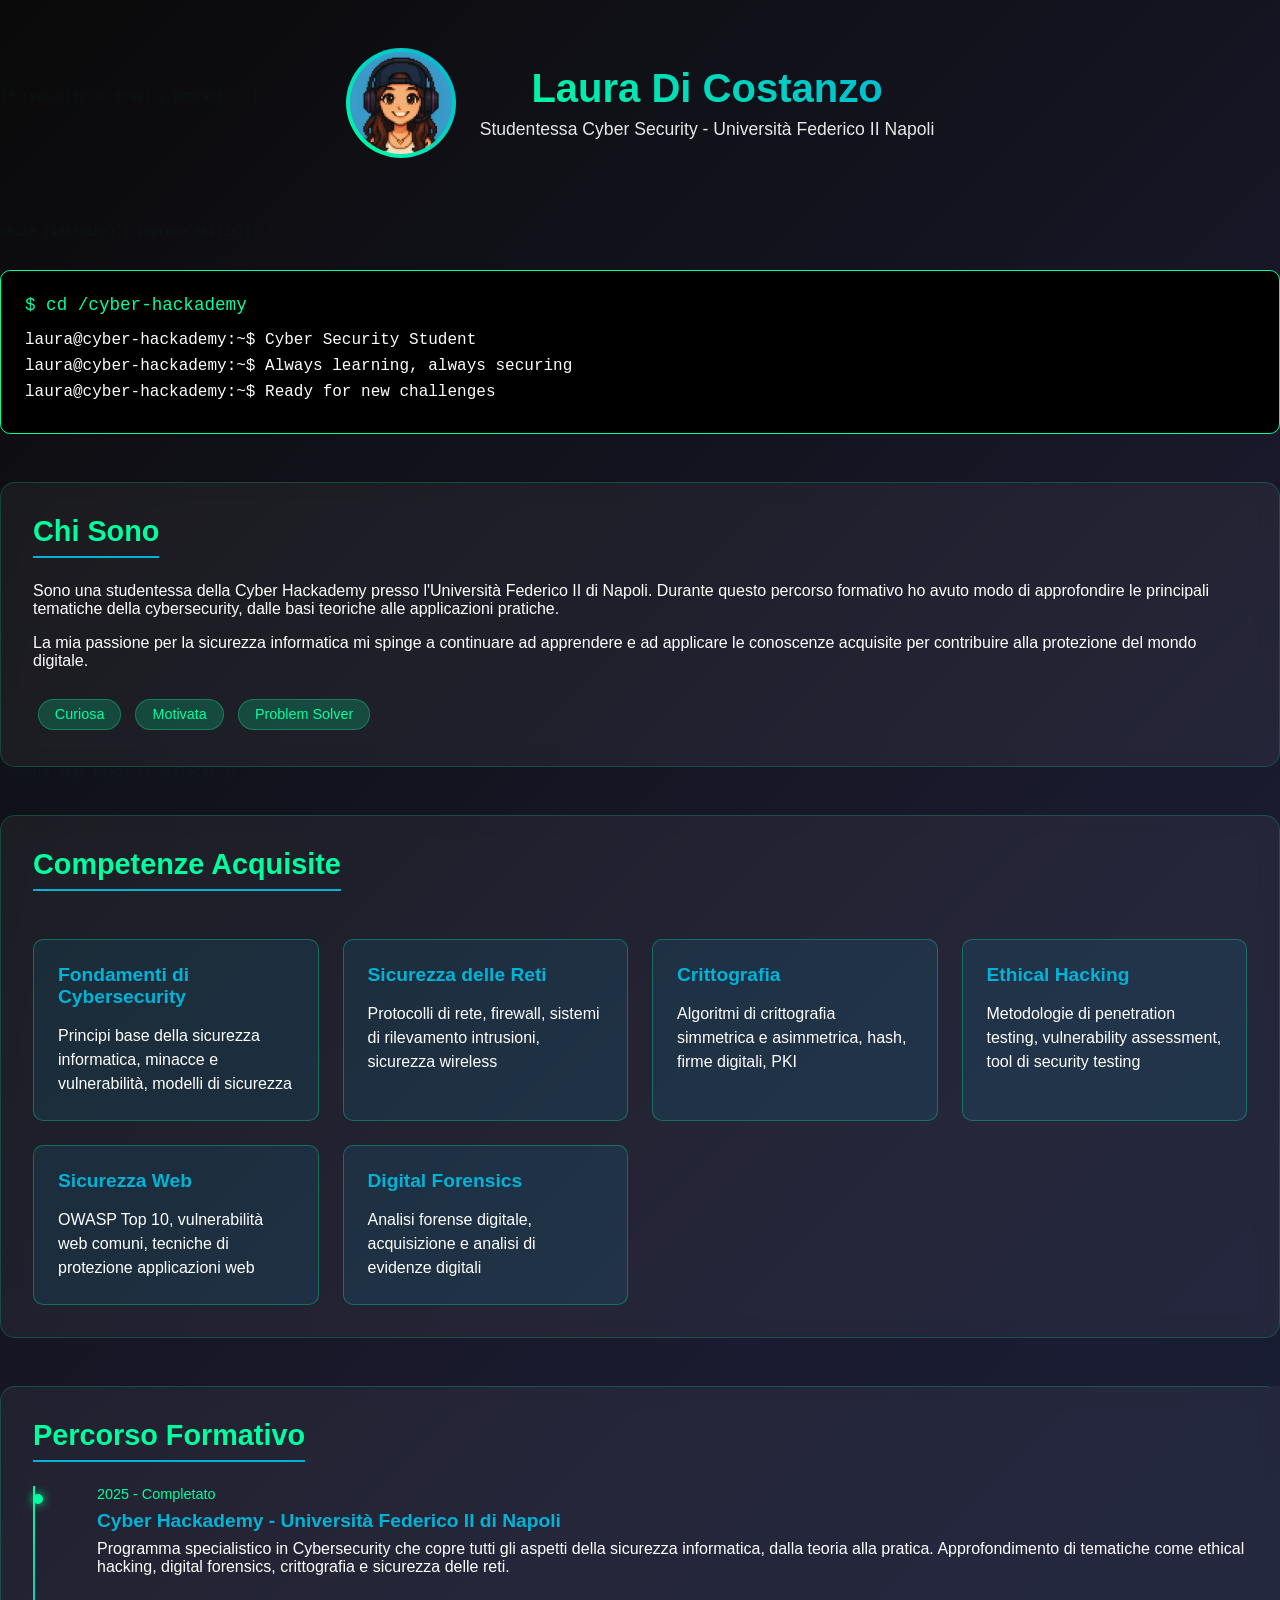
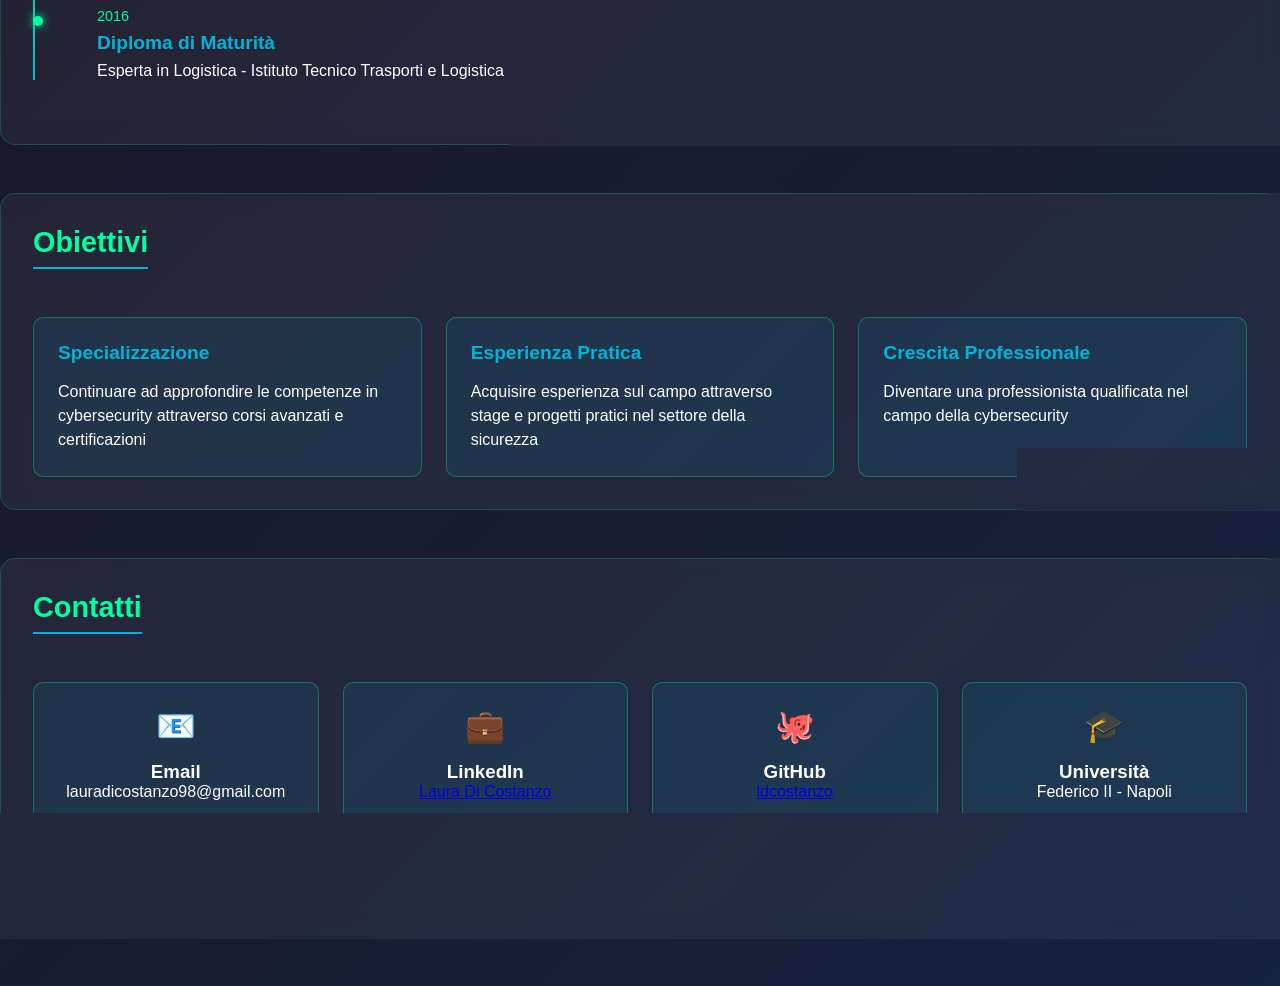
==== commit a5cb216f: "Update index.html" ====
--- a/index.html
+++ b/index.html
@@ -342,7 +342,7 @@
         </header>
 
         <section class="section">
-            <h2>🎯 Chi Sono</h2>
+            <h2>Chi Sono</h2>
             <p>Sono una studentessa della Cyber Hackademy presso l'Università Federico II di Napoli. Durante questo percorso formativo ho avuto modo di approfondire le principali tematiche della cybersecurity, dalle basi teoriche alle applicazioni pratiche.</p>
             <p style="margin-top: 1rem;">La mia passione per la sicurezza informatica mi spinge a continuare ad apprendere e ad applicare le conoscenze acquisite per contribuire alla protezione del mondo digitale.</p>
             
@@ -354,7 +354,7 @@
         </section>
 
         <section class="section">
-            <h2>📚 Competenze Acquisite</h2>
+            <h2>Competenze Acquisite</h2>
             <div class="skills-grid">
                 <div class="skill-card">
                     <h3>Fondamenti di Cybersecurity</h3>
@@ -384,7 +384,7 @@
         </section>
 
         <section class="section">
-            <h2>🎓 Percorso Formativo</h2>
+            <h2>Percorso Formativo</h2>
             <div class="timeline">
                 <div class="timeline-item">
                     <div class="date">2025 - Completato</div>
@@ -400,7 +400,7 @@
         </section>
 
         <section class="section">
-            <h2>🚀 Obiettivi</h2>
+            <h2>Obiettivi</h2>
             <div class="skills-grid">
                 <div class="skill-card">
                     <h3>Specializzazione</h3>
@@ -418,7 +418,7 @@
         </section>
 
         <section class="section">
-            <h2>📞 Contatti</h2>
+            <h2>Contatti</h2>
             <div class="contact-grid">
                 <div class="contact-card">
                     <div class="contact-icon">📧</div>
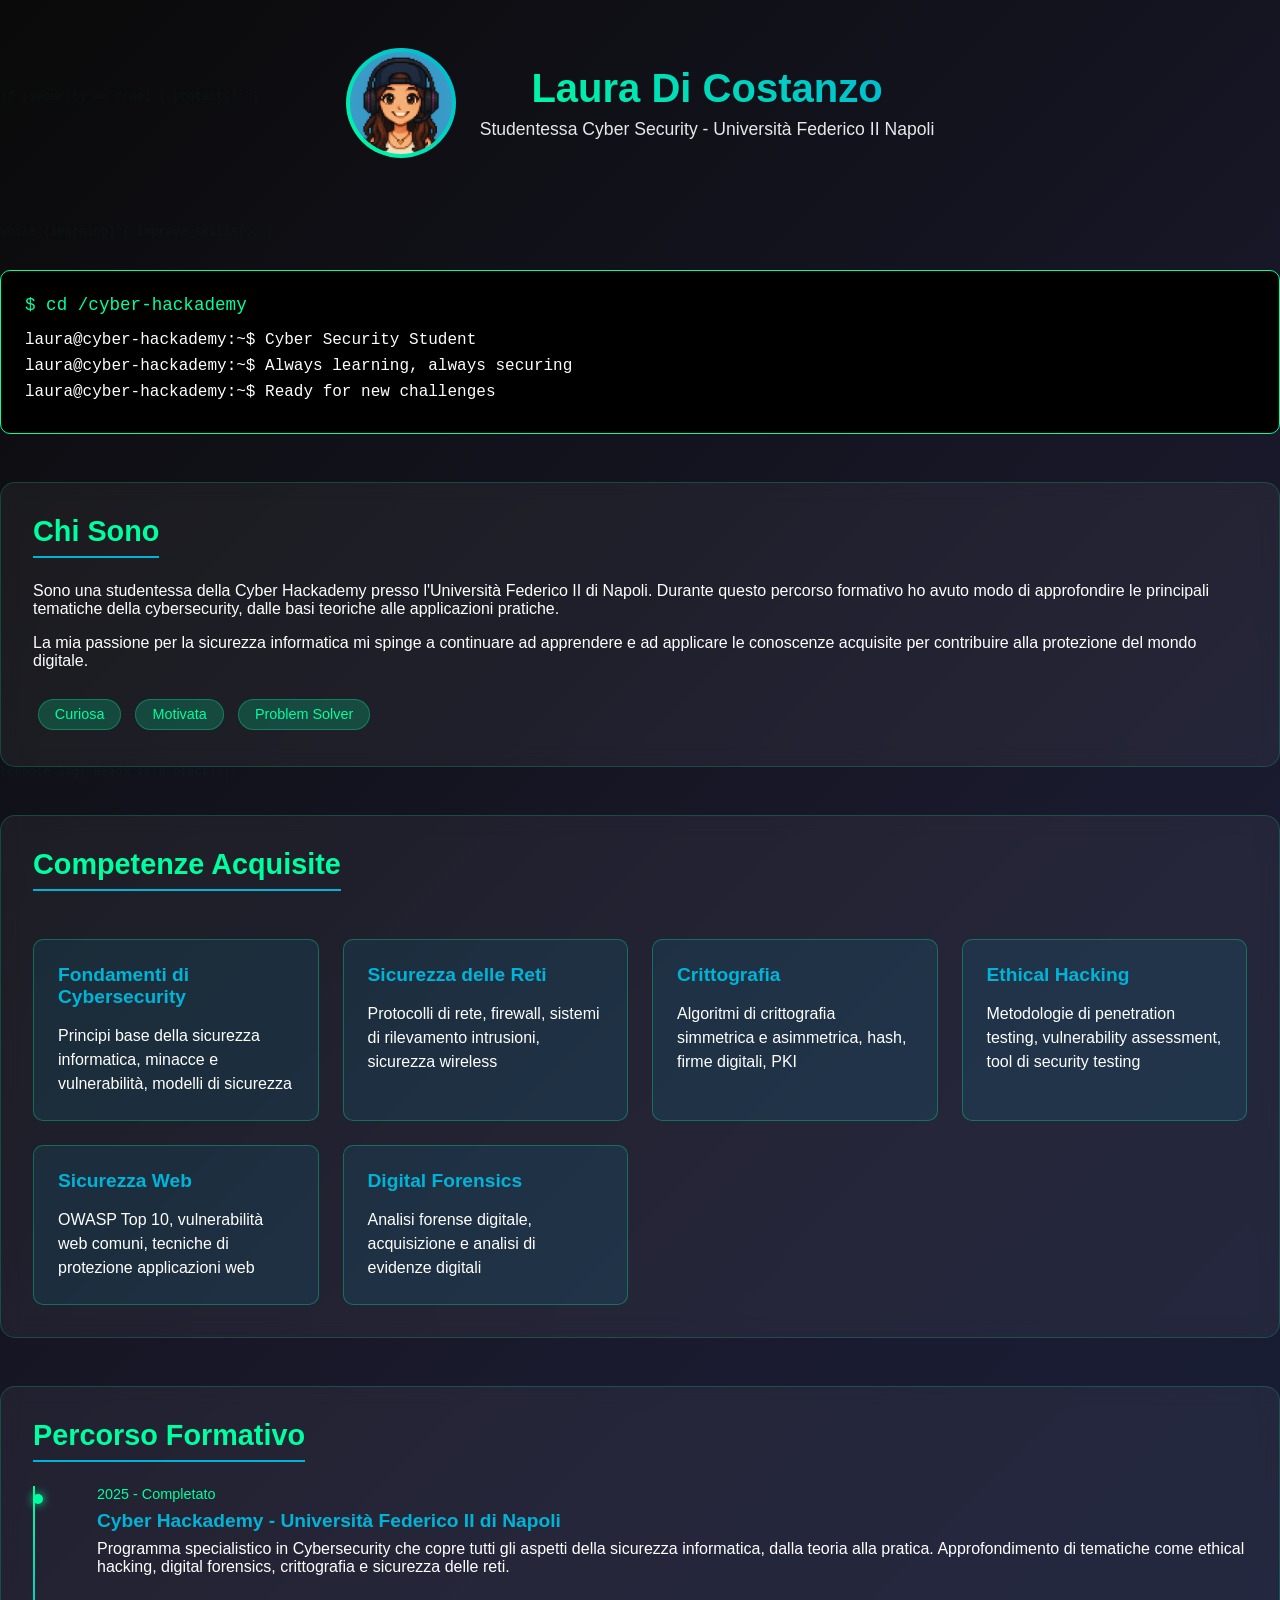
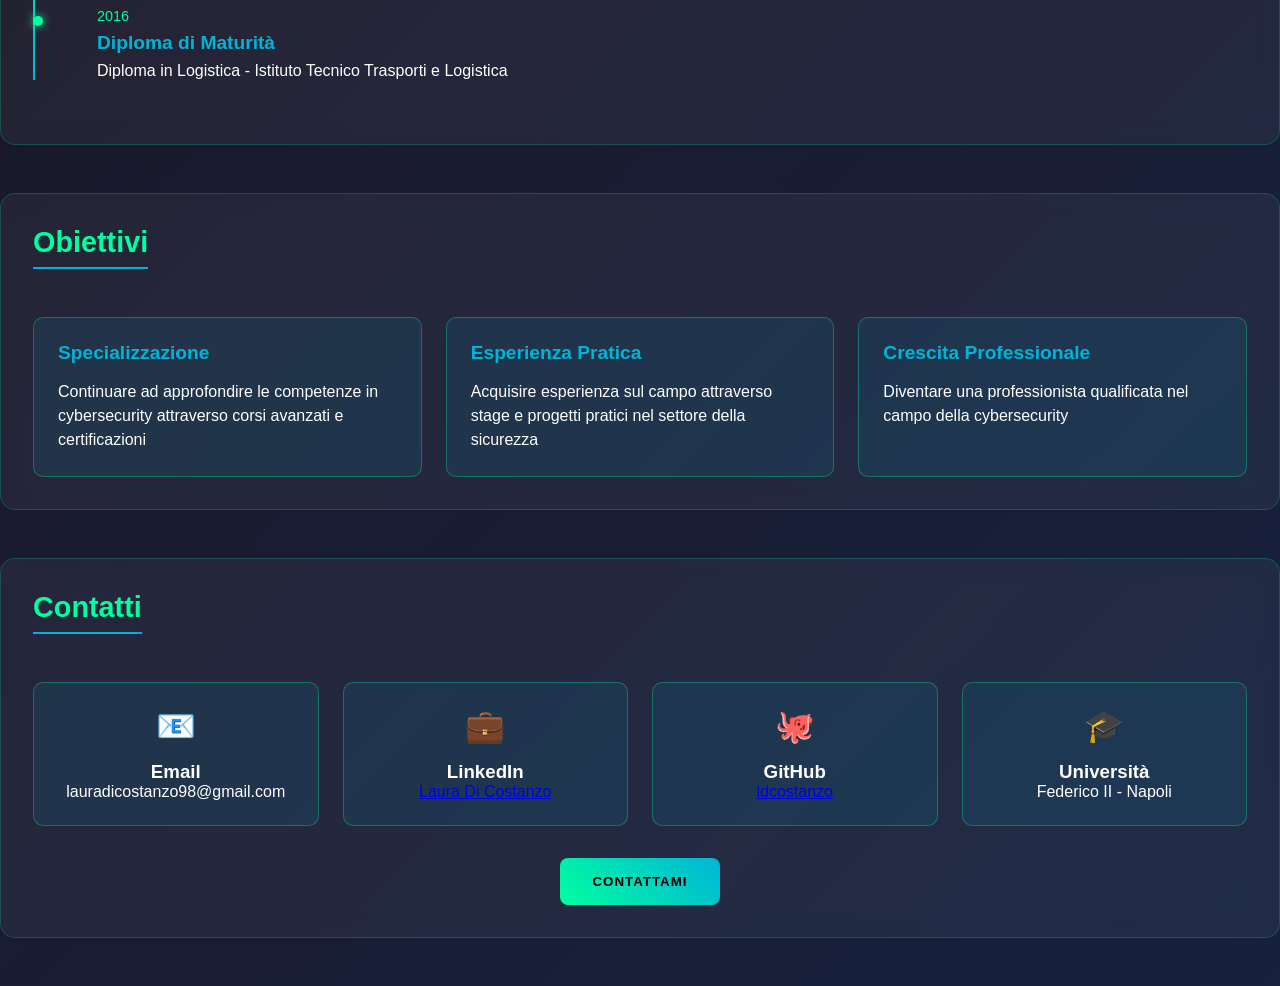
==== commit 30708602: "Update diploma description in index.html" ====
--- a/index.html
+++ b/index.html
@@ -394,7 +394,7 @@
                 <div class="timeline-item">
                     <div class="date">2016</div>
                     <h3>Diploma di Maturità</h3>
-                    <p>Esperta in Logistica - Istituto Tecnico Trasporti e Logistica</p>
+                    <p>Diploma in Logistica - Istituto Tecnico Trasporti e Logistica</p>
                 </div>
             </div>
         </section>
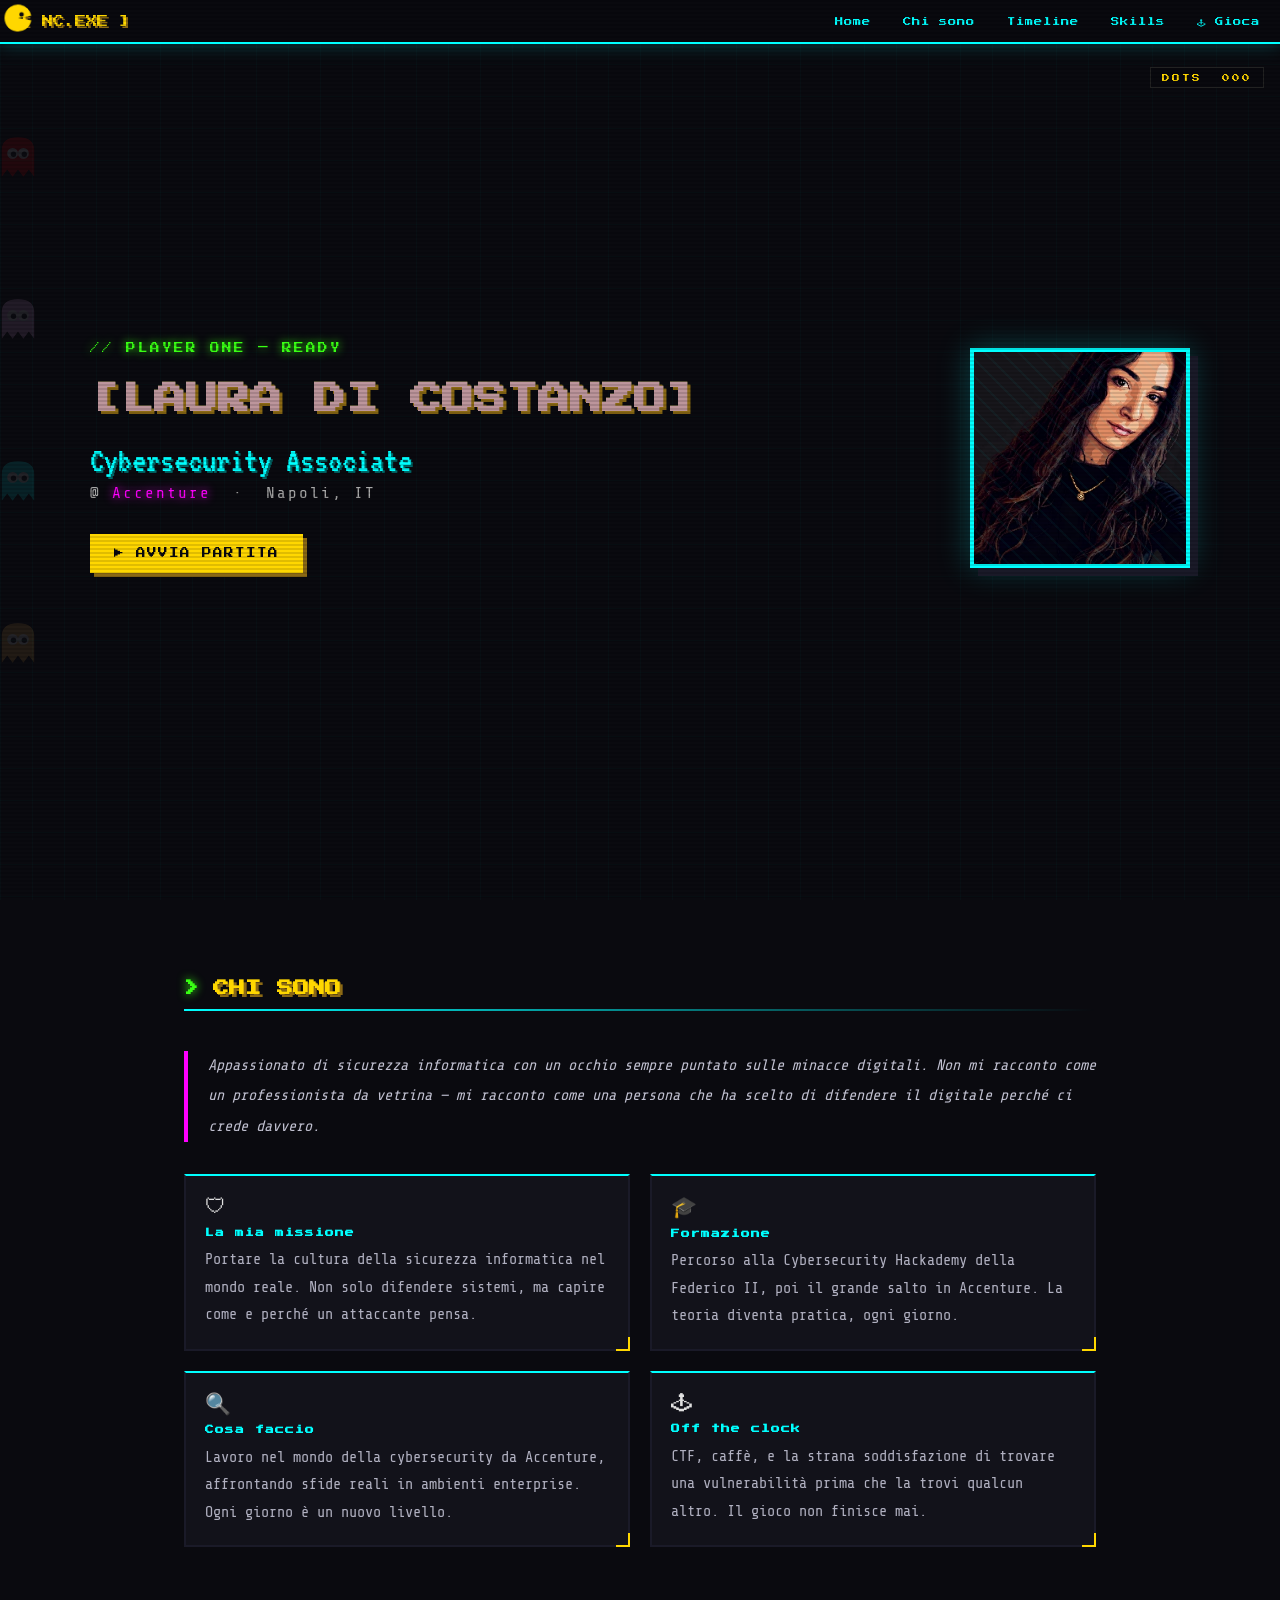
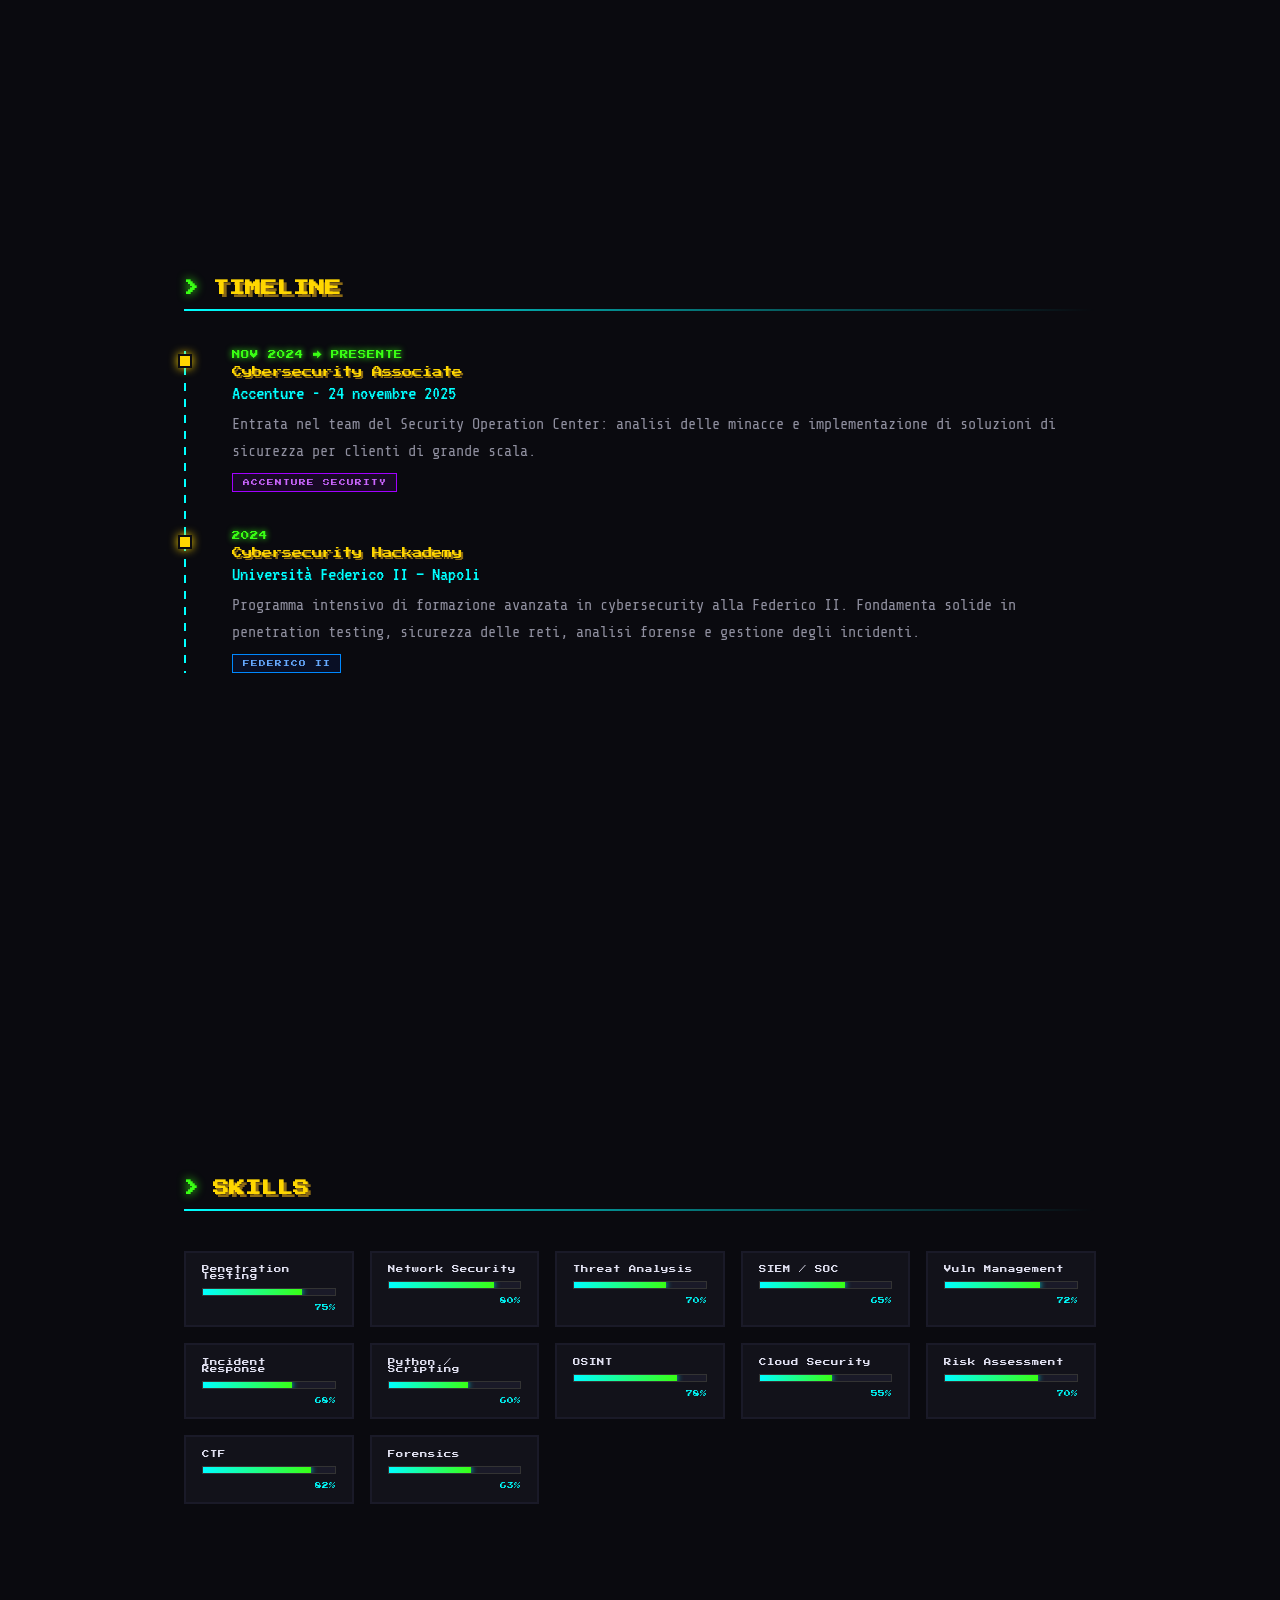
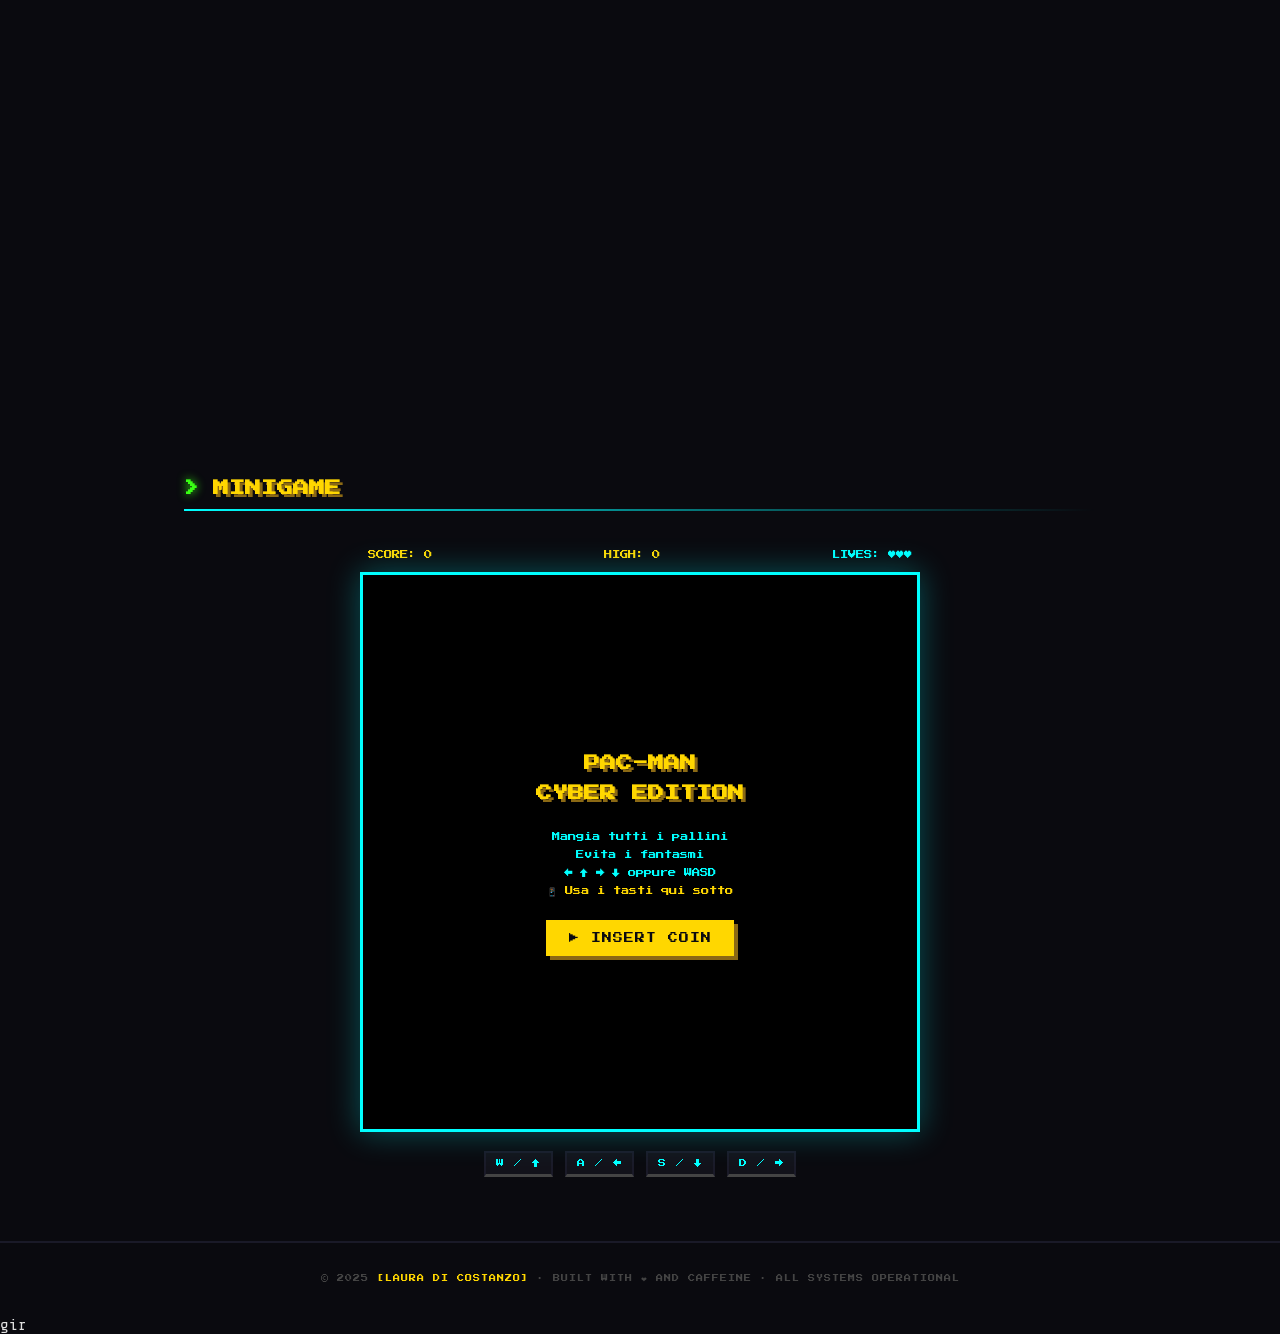
==== commit a9b9b86c: "Fixed mobile vision" ====
--- a/index.html
+++ b/index.html
@@ -1,479 +1,783 @@
 <!DOCTYPE html>
 <html lang="it">
 <head>
-    <meta charset="UTF-8">
-    <meta name="viewport" content="width=device-width, initial-scale=1.0">
-    <title>Laura Di Costanzo - Cyber Security Student</title>
-    <style>
-        * {
-            margin: 0;
-            padding: 0;
-            box-sizing: border-box;
-        }
-
-        body {
-            font-family: 'Segoe UI', Tahoma, Geneva, Verdana, sans-serif;
-            background: linear-gradient(135deg, #0a0a0a 0%, #1a1a2e 50%, #16213e 100%);
-            color: #ffffff;
-            min-height: 100vh;
-            overflow-x: hidden;
-        }
-
-        .container {
-            max-width: 1000px;
-            margin: 0 auto;
-            padding: 0 20px;
-        }
-
-        header {
-            padding: 3rem 0;
-            text-align: center;
-        }
-
-        .profile-section {
-            display: flex;
-            align-items: center;
-            gap: 1.5rem;
-            flex-wrap: wrap;
-            justify-content: center;
-            margin-bottom: 2rem;
-        }
-
-        .profile-image {
-            width: 110px;
-            height: 110px;
-            border-radius: 50%;
-            background: linear-gradient(45deg, #00ff9f, #00b4d8);
-            padding: 4px;
-            display: flex;
-            align-items: center;
-            justify-content: center;
-            animation: pulse 3s infinite;
-        }
-
-        .profile-image img {
-            width: 100%;
-            height: 100%;
-            border-radius: 50%;
-            object-fit: cover;
-        }
-
-        @keyframes pulse {
-            0%, 100% { transform: scale(1); }
-            50% { transform: scale(1.05); }
-        }
-
-        .profile-info h1 {
-            font-size: 2.5rem;
-            margin-bottom: 0.5rem;
-            background: linear-gradient(45deg, #00ff9f, #00b4d8);
-            -webkit-background-clip: text;
-            -webkit-text-fill-color: transparent;
-            background-clip: text;
-        }
-
-        .profile-info p {
-            font-size: 1.1rem;
-            opacity: 0.9;
-        }
-
-        .section {
-            margin: 3rem 0;
-            padding: 2rem;
-            background: rgba(255, 255, 255, 0.05);
-            border-radius: 15px;
-            backdrop-filter: blur(10px);
-            border: 1px solid rgba(0, 255, 159, 0.2);
-            position: relative;
-        }
-
-        .section h2 {
-            font-size: 1.8rem;
-            margin-bottom: 1.5rem;
-            color: #00ff9f;
-            border-bottom: 2px solid #00b4d8;
-            padding-bottom: 0.5rem;
-            display: inline-block;
-        }
-
-        .skills-grid {
-            display: grid;
-            grid-template-columns: repeat(auto-fit, minmax(250px, 1fr));
-            gap: 1.5rem;
-            margin-top: 1.5rem;
-        }
-
-        .skill-card {
-            background: rgba(0, 180, 216, 0.1);
-            padding: 1.5rem;
-            border-radius: 10px;
-            border: 1px solid rgba(0, 255, 159, 0.3);
-            transition: all 0.3s ease;
-        }
-
-        .skill-card:hover {
-            background: rgba(0, 255, 159, 0.15);
-            transform: translateY(-3px);
-        }
-
-        .skill-card h3 {
-            color: #00b4d8;
-            margin-bottom: 1rem;
-            font-size: 1.2rem;
-        }
-
-        .skill-card p {
-            line-height: 1.5;
-        }
-
-        .timeline {
-            position: relative;
-            padding-left: 2rem;
-        }
-
-        .timeline::before {
-            content: '';
-            position: absolute;
-            left: 0;
-            top: 0;
-            bottom: 0;
-            width: 2px;
-            background: linear-gradient(to bottom, #00ff9f, #00b4d8);
-        }
-
-        .timeline-item {
-            position: relative;
-            margin-bottom: 2rem;
-            padding-left: 2rem;
-        }
-
-        .timeline-item::before {
-            content: '';
-            position: absolute;
-            left: -2rem;
-            top: 0.5rem;
-            width: 10px;
-            height: 10px;
-            background: #00ff9f;
-            border-radius: 50%;
-            box-shadow: 0 0 10px #00ff9f;
-        }
-
-        .timeline-item h3 {
-            color: #00b4d8;
-            margin-bottom: 0.5rem;
-            font-size: 1.2rem;
-        }
-
-        .timeline-item .date {
-            color: #00ff9f;
-            font-size: 0.9rem;
-            margin-bottom: 0.5rem;
-        }
-
-        .contact-grid {
-            display: grid;
-            grid-template-columns: repeat(auto-fit, minmax(200px, 1fr));
-            gap: 1.5rem;
-            margin-top: 1.5rem;
-        }
-
-        .contact-card {
-            background: rgba(0, 180, 216, 0.1);
-            padding: 1.5rem;
-            border-radius: 10px;
-            text-align: center;
-            border: 1px solid rgba(0, 255, 159, 0.3);
-            transition: all 0.3s ease;
-        }
-
-        .contact-card:hover {
-            background: rgba(0, 255, 159, 0.15);
-            transform: scale(1.02);
-        }
-
-        .contact-icon {
-            font-size: 2rem;
-            margin-bottom: 1rem;
-            color: #00ff9f;
-        }
-
-        .terminal {
-            background: #000;
-            border-radius: 10px;
-            padding: 1.5rem;
-            font-family: 'Courier New', monospace;
-            border: 1px solid #00ff9f;
-            margin: 2rem 0;
-        }
-
-        .terminal-header {
-            color: #00ff9f;
-            margin-bottom: 1rem;
-            font-size: 1.1rem;
-        }
-
-        .terminal-line {
-            margin: 0.5rem 0;
-            color: #ffffff;
-        }
-
-        .cyber-button {
-            background: linear-gradient(45deg, #00ff9f, #00b4d8);
-            border: none;
-            padding: 1rem 2rem;
-            border-radius: 8px;
-            color: #000;
-            font-weight: bold;
-            cursor: pointer;
-            transition: all 0.3s ease;
-            text-transform: uppercase;
-            letter-spacing: 1px;
-        }
-
-        .cyber-button:hover {
-            transform: translateY(-2px);
-            box-shadow: 0 8px 25px rgba(0, 255, 159, 0.4);
-        }
-
-        .badge {
-            display: inline-block;
-            background: rgba(0, 255, 159, 0.2);
-            color: #00ff9f;
-            padding: 0.4rem 1rem;
-            border-radius: 20px;
-            font-size: 0.9rem;
-            margin: 0.3rem;
-            border: 1px solid rgba(0, 255, 159, 0.3);
-        }
-
-        @media (max-width: 768px) {
-            .profile-section {
-                flex-direction: column;
-            }
-
-            .profile-info h1 {
-                font-size: 2rem;
-            }
-
-            .skills-grid {
-                grid-template-columns: 1fr;
-            }
-
-            .contact-grid {
-                grid-template-columns: 1fr;
-            }
-        }
-
-        /* Subtle animations */
-        .section {
-            animation: fadeInUp 0.8s ease-out;
-        }
-
-        @keyframes fadeInUp {
-            from {
-                opacity: 0;
-                transform: translateY(30px);
-            }
-            to {
-                opacity: 1;
-                transform: translateY(0);
-            }
-        }
-
-        .floating-code {
-            position: fixed;
-            top: 0;
-            left: 0;
-            width: 100%;
-            height: 100%;
-            pointer-events: none;
-            z-index: -1;
-            opacity: 0.03;
-            font-family: 'Courier New', monospace;
-            font-size: 12px;
-            color: #00ff9f;
-            overflow: hidden;
-        }
-
-        .code-line {
-            position: absolute;
-            white-space: nowrap;
-            animation: float 15s linear infinite;
-        }
-
-        @keyframes float {
-            from { transform: translateX(-100%); }
-            to { transform: translateX(100vw); }
-        }
-    </style>
+<meta charset="UTF-8">
+<meta name="viewport" content="width=device-width, initial-scale=1.0, maximum-scale=1.0">
+<title>[LAURA DI COSTANZO] — Cybersecurity Blog</title>
+<link href="https://fonts.googleapis.com/css2?family=Press+Start+2P&family=Share+Tech+Mono&family=VT323:wght@400&display=swap" rel="stylesheet">
+<style>
+  :root {
+    --yellow: #FFD700;
+    --cyan: #00FFFF;
+    --magenta: #FF00FF;
+    --green: #39FF14;
+    --dark: #0a0a0f;
+    --dark2: #12121a;
+    --dark3: #1a1a28;
+
+    /* Fluid font scales — leggibili su mobile, proporzionati su desktop */
+    --fs-pixel-xs:  clamp(0.55rem, 1.8vw, 0.7rem);
+    --fs-pixel-sm:  clamp(0.65rem, 2vw,  0.8rem);
+    --fs-pixel-md:  clamp(0.8rem,  2.5vw, 1rem);
+    --fs-pixel-lg:  clamp(1rem,    3vw,   1.4rem);
+    --fs-pixel-xl:  clamp(1.2rem,  4vw,   2rem);
+    --fs-mono-sm:   clamp(0.82rem, 2.2vw, 0.95rem);
+    --fs-mono-md:   clamp(0.9rem,  2.5vw, 1.05rem);
+    --fs-vt-md:     clamp(1.4rem,  4vw,   2.2rem);
+  }
+
+  * { margin: 0; padding: 0; box-sizing: border-box; }
+  html { scroll-behavior: smooth; }
+
+  body {
+    background: var(--dark);
+    color: #e0e0e0;
+    font-family: 'Share Tech Mono', monospace;
+    overflow-x: hidden;
+  }
+
+  /* Solo su dispositivi che supportano un cursore preciso */
+  @media (pointer: fine) {
+    body { cursor: none; }
+  }
+
+  #pacman-cursor {
+    position: fixed; width: 36px; height: 36px;
+    pointer-events: none; z-index: 9999;
+    display: none; /* nascosto di default, attivato via JS solo su pointer:fine */
+  }
+
+  .dot-trail {
+    position: fixed; width: 8px; height: 8px;
+    background: var(--yellow); border-radius: 50%;
+    pointer-events: none; z-index: 9998;
+    animation: dotFade 0.7s ease-out forwards;
+  }
+  @keyframes dotFade { 0%{opacity:1;transform:scale(1)} 100%{opacity:0;transform:scale(0)} }
+
+  body::after {
+    content:''; position:fixed; top:0;left:0;width:100%;height:100%;
+    background:repeating-linear-gradient(0deg,transparent,transparent 2px,rgba(0,0,0,0.12) 2px,rgba(0,0,0,0.12) 4px);
+    pointer-events:none; z-index:9990;
+  }
+  body::before {
+    content:''; position:fixed; top:0;left:0;width:100%;height:100%;
+    background-image:linear-gradient(rgba(0,255,255,0.025) 1px,transparent 1px),linear-gradient(90deg,rgba(0,255,255,0.025) 1px,transparent 1px);
+    background-size:32px 32px; pointer-events:none; z-index:0;
+  }
+
+  /* ── NAV ── */
+  nav {
+    position:fixed; top:0;left:0;right:0; z-index:1000;
+    background:rgba(10,10,15,0.97); border-bottom:2px solid var(--cyan);
+    padding:0.75rem 1.25rem; display:flex; justify-content:space-between; align-items:center;
+    box-shadow:0 0 20px rgba(0,255,255,0.25);
+    gap: 1rem;
+  }
+  .nav-logo {
+    font-family:'Press Start 2P',monospace;
+    font-size: clamp(0.55rem, 2.5vw, 0.7rem);
+    color:var(--yellow); text-shadow:2px 2px 0 #8B6914;
+    white-space: nowrap;
+  }
+  .nav-links { display:flex; gap:clamp(0.6rem,2.5vw,2rem); list-style:none; flex-wrap: wrap; justify-content: flex-end; }
+  .nav-links a {
+    font-family:'Press Start 2P',monospace;
+    font-size: clamp(0.42rem, 1.5vw, 0.52rem);
+    color:var(--cyan); text-decoration:none; letter-spacing:1px; transition:color 0.2s;
+    white-space: nowrap;
+  }
+  .nav-links a:hover { color:var(--yellow); text-shadow:0 0 10px var(--yellow); }
+
+  .score-display {
+    position:fixed; top:4.2rem; right:1rem; z-index:100;
+    font-family:'Press Start 2P',monospace;
+    font-size: clamp(0.38rem, 1.4vw, 0.48rem);
+    color:var(--yellow);
+    background:rgba(10,10,15,0.85); padding:0.35rem 0.7rem; border:1px solid #222;
+    pointer-events:none; letter-spacing:2px;
+  }
+
+  /* ── SECTIONS ── */
+  section { position:relative; z-index:1; min-height:100vh; padding:5rem 1.5rem 3rem; max-width:960px; margin:0 auto; }
+
+  /* ── HERO ── */
+  #hero { display:flex; align-items:center; justify-content:center; min-height:100vh; max-width:100%; padding:4rem 5vw 3rem; }
+  .hero-layout { display:flex; justify-content:space-between; align-items:center; width:100%; max-width:1100px; gap:2.5rem; flex-wrap:wrap; }
+  .hero-text { flex:1; min-width:240px; }
+
+  .hero-tag {
+    font-family:'Press Start 2P',monospace;
+    font-size: clamp(0.5rem, 1.8vw, 0.6rem);
+    color:var(--green); letter-spacing:2px; margin-bottom:1.2rem;
+    text-shadow:0 0 10px var(--green); animation:blink 1s step-end infinite;
+  }
+  @keyframes blink { 50%{opacity:0} }
+
+  .hero-name {
+    font-family:'Press Start 2P',monospace;
+    font-size: clamp(0.9rem, 3.5vw, 2rem);
+    color:var(--yellow); line-height:1.7; margin-bottom:1rem;
+    text-shadow:3px 3px 0 #8B6914; position:relative;
+    word-break: break-word;
+  }
+  .hero-name::before,.hero-name::after { content:attr(data-text); position:absolute; inset:0; font-family:inherit; font-size:inherit; }
+  .hero-name::before { color:var(--cyan); animation:glitch 4s steps(1) infinite; opacity:0.4; }
+  .hero-name::after  { color:var(--magenta); animation:glitch 4s steps(1) infinite 0.2s; opacity:0.35; }
+  @keyframes glitch {
+    0%  {clip-path:inset(0 0 96% 0);transform:skewX(5deg)}
+    10% {clip-path:inset(78% 0 3% 0);transform:skewX(-3deg)}
+    20% {clip-path:inset(48% 0 32% 0);transform:none}
+    30% {clip-path:inset(10% 0 83% 0);transform:skewX(2deg)}
+    40% {clip-path:inset(0 0 0 0);transform:none}
+    100%{clip-path:inset(0 0 0 0)}
+  }
+
+  .hero-role {
+    font-family:'VT323',monospace;
+    font-size: clamp(1.4rem, 4.5vw, 2.2rem);
+    color:var(--cyan); text-shadow:2px 2px 0 #006666; margin-bottom:0.4rem;
+  }
+  .hero-company {
+    font-size: clamp(0.82rem, 2.2vw, 1rem);
+    color:#aaa; margin-bottom:2rem; letter-spacing:2px;
+  }
+  .hero-company span { color:var(--magenta); text-shadow:0 0 10px var(--magenta); }
+
+  .pixel-btn {
+    font-family:'Press Start 2P',monospace;
+    font-size: clamp(0.52rem, 1.8vw, 0.6rem);
+    color:var(--dark); background:var(--yellow);
+    border:none; padding:clamp(0.7rem,2vw,0.9rem) clamp(1rem,3vw,1.5rem);
+    letter-spacing:1px; cursor:pointer;
+    transition:transform 0.1s,box-shadow 0.1s; box-shadow:4px 4px 0 #8B6914;
+    text-decoration:none; display:inline-block;
+    -webkit-tap-highlight-color: transparent;
+    touch-action: manipulation;
+  }
+  .pixel-btn:hover { transform:translate(-2px,-2px); box-shadow:6px 6px 0 #8B6914; }
+  .pixel-btn:active { transform:translate(2px,2px); box-shadow:2px 2px 0 #8B6914; }
+
+  .photo-frame {
+    width: clamp(130px, 30vw, 220px);
+    height: clamp(130px, 30vw, 220px);
+    flex-shrink:0; position:relative;
+    border:4px solid var(--cyan); box-shadow:8px 8px 0 var(--dark3),0 0 30px rgba(0,255,255,0.25);
+    background:var(--dark3); display:flex; align-items:center; justify-content:center; overflow:hidden;
+  }
+  .photo-frame::before {
+    content:''; position:absolute; inset:0;
+    background:repeating-linear-gradient(45deg,rgba(0,255,255,0.04),rgba(0,255,255,0.04) 2px,transparent 2px,transparent 12px);
+  }
+  .photo-placeholder {
+    font-family:'Press Start 2P',monospace;
+    font-size: clamp(0.38rem, 1.2vw, 0.45rem);
+    color:var(--cyan); text-align:center; line-height:2.2; padding:1rem; opacity:0.65; position:relative; z-index:1;
+  }
+  .photo-frame img { width:100%; height:100%; object-fit:cover; display:block; }
+
+  /* ── SECTION TITLES ── */
+  .section-title {
+    font-family:'Press Start 2P',monospace;
+    font-size: clamp(0.7rem, 2.5vw, 1rem);
+    color:var(--yellow); text-shadow:3px 3px 0 #8B6914; margin-bottom:0.8rem; display:flex; align-items:center; gap:0.8rem;
+  }
+  .section-title::before { content:'>'; color:var(--green); text-shadow:0 0 10px var(--green); animation:blink 1.2s step-end infinite; }
+  .section-divider { height:2px; background:linear-gradient(90deg,var(--cyan),transparent); margin-bottom:2.5rem; }
+
+  /* ── ABOUT ── */
+  .about-intro {
+    font-size: var(--fs-mono-sm);
+    line-height:2; color:#c0c0d0; border-left:4px solid var(--magenta); padding-left:1.25rem; margin-bottom:2rem; font-style:italic;
+  }
+  .about-grid { display:grid; grid-template-columns:1fr 1fr; gap:1.25rem; margin-top:1.5rem; }
+  .pixel-card {
+    background:var(--dark2); border:2px solid var(--dark3); border-top:2px solid var(--cyan);
+    padding:1.2rem; position:relative; transition:border-color 0.3s,box-shadow 0.3s;
+  }
+  .pixel-card:hover { border-color:var(--yellow); box-shadow:4px 4px 0 var(--yellow); }
+  .pixel-card::after { content:''; position:absolute; bottom:-2px; right:-2px; width:12px; height:12px; border-right:2px solid var(--yellow); border-bottom:2px solid var(--yellow); }
+  .pixel-card .card-icon { font-size:1.3rem; margin-bottom:0.6rem; display:block; }
+  .pixel-card h3 {
+    font-family:'Press Start 2P',monospace;
+    font-size: clamp(0.45rem, 1.5vw, 0.55rem);
+    color:var(--cyan); margin-bottom:0.6rem; letter-spacing:1px;
+  }
+  .pixel-card p { font-size: var(--fs-mono-sm); line-height:1.8; color:#b0b0c0; }
+
+  /* ── TIMELINE ── */
+  .timeline { position:relative; padding-left:1.75rem; margin-top:2rem; }
+  .timeline::before {
+    content:''; position:absolute; left:0; top:0; bottom:0; width:2px;
+    background:repeating-linear-gradient(180deg,var(--cyan) 0px,var(--cyan) 8px,transparent 8px,transparent 16px);
+  }
+  .timeline-item { position:relative; margin-bottom:2.5rem; padding-left:1.25rem; opacity:0; transform:translateX(-20px); transition:opacity 0.5s,transform 0.5s; }
+  .timeline-item.visible { opacity:1; transform:none; }
+  .timeline-dot { position:absolute; left:-2.1rem; top:0.2rem; width:14px; height:14px; background:var(--yellow); border:2px solid var(--dark); box-shadow:0 0 10px var(--yellow); }
+  .timeline-date {
+    font-family:'Press Start 2P',monospace;
+    font-size: clamp(0.42rem, 1.4vw, 0.52rem);
+    color:var(--green); text-shadow:0 0 6px var(--green); margin-bottom:0.5rem; letter-spacing:1px;
+  }
+  .timeline-title {
+    font-family:'Press Start 2P',monospace;
+    font-size: clamp(0.52rem, 1.7vw, 0.65rem);
+    color:var(--yellow); margin-bottom:0.3rem; text-shadow:2px 2px 0 #8B6914;
+  }
+  .timeline-sub { font-family:'VT323',monospace; font-size: clamp(1.1rem,3.5vw,1.3rem); color:var(--cyan); margin-bottom:0.5rem; }
+  .timeline-desc { font-size: var(--fs-mono-sm); color:#9090a0; line-height:1.8; }
+  .timeline-badge {
+    display:inline-block; font-family:'Press Start 2P',monospace;
+    font-size: clamp(0.35rem, 1.2vw, 0.42rem);
+    padding:0.3rem 0.6rem; margin-top:0.5rem; letter-spacing:1px;
+  }
+  .badge-accenture { background:#a100ff18; border:1px solid #a100ff; color:#cc66ff; }
+  .badge-unina { background:#0044ff18; border:1px solid #0088ff; color:#66aaff; }
+
+  /* ── SKILLS ── */
+  .skills-grid { display:grid; grid-template-columns:repeat(auto-fill,minmax(clamp(130px,38vw,155px),1fr)); gap:1rem; margin-top:2rem; }
+  .skill-chip { background:var(--dark2); border:2px solid var(--dark3); padding:0.85rem 1rem; display:flex; flex-direction:column; gap:0.5rem; transition:all 0.2s; }
+  .skill-chip:hover { border-color:var(--cyan); box-shadow:0 0 12px rgba(0,255,255,0.2); transform:translateY(-3px); }
+  .skill-name { font-family:'Press Start 2P',monospace; font-size: clamp(0.38rem, 1.3vw, 0.46rem); color:#e0e0f0; letter-spacing:1px; }
+  .skill-bar-bg { height:8px; background:var(--dark3); border:1px solid #333; overflow:hidden; }
+  .skill-bar-fill { height:100%; background:linear-gradient(90deg,var(--cyan),var(--green)); box-shadow:0 0 6px var(--cyan); width:0; transition:width 1.4s ease-out; }
+  .skill-pct { font-family:'Press Start 2P',monospace; font-size: clamp(0.35rem, 1.2vw, 0.42rem); color:var(--cyan); text-align:right; }
+
+  /* ── MINIGAME ── */
+  #minigame { min-height:auto; padding-bottom:4rem; }
+  .game-wrapper { display:flex; flex-direction:column; align-items:center; gap:0.8rem; }
+  .game-hud {
+    display:flex; justify-content:space-between; align-items:center;
+    width:100%; max-width:560px;
+    font-family:'Press Start 2P',monospace;
+    font-size: clamp(0.42rem, 1.5vw, 0.52rem);
+    color:var(--yellow); padding:0 0.5rem;
+  }
+  .game-hud .lives { color:var(--cyan); }
+  #game-container {
+    position:relative; border:3px solid var(--cyan);
+    box-shadow:0 0 30px rgba(0,255,255,0.3),inset 0 0 20px rgba(0,0,0,0.5);
+    background:#000; overflow:hidden;
+    /* Scala il canvas al 100% del contenitore su mobile */
+    width: 100%;
+    max-width: 560px;
+    aspect-ratio: 1 / 1;
+  }
+  #game-canvas {
+    display:block;
+    image-rendering:pixelated;
+    width: 100% !important;
+    height: 100% !important;
+  }
+  .game-controls {
+    display:flex; gap:0.7rem; flex-wrap:wrap; justify-content:center;
+    font-family:'Press Start 2P',monospace;
+    font-size: clamp(0.4rem, 1.5vw, 0.5rem);
+    margin-top:0.4rem;
+  }
+  .game-controls .key {
+    background:var(--dark2); border:2px solid var(--dark3); border-bottom:3px solid #444;
+    padding:0.4rem 0.65rem; color:var(--cyan); letter-spacing:1px;
+  }
+
+  /* Controlli touch visibili su mobile */
+  .touch-controls {
+    display: none;
+    margin-top: 0.75rem;
+    gap: 0.4rem;
+    flex-direction: column;
+    align-items: center;
+    width: 100%;
+    max-width: 200px;
+  }
+  .touch-row { display: flex; gap: 0.4rem; justify-content: center; }
+  .touch-btn {
+    font-family:'Press Start 2P',monospace;
+    font-size: clamp(0.6rem, 2.5vw, 0.8rem);
+    background: var(--dark2); border: 2px solid var(--cyan);
+    color: var(--cyan); padding: 0.7rem 0.9rem;
+    cursor: pointer; -webkit-tap-highlight-color: transparent;
+    touch-action: manipulation; user-select: none;
+    min-width: 54px; min-height: 54px;
+    display: flex; align-items: center; justify-content: center;
+    border-radius: 4px;
+    transition: background 0.1s, border-color 0.1s;
+  }
+  .touch-btn:active { background: var(--dark3); border-color: var(--yellow); color: var(--yellow); }
+
+  #game-overlay {
+    position:absolute; inset:0; background:rgba(0,0,0,0.87);
+    display:flex; flex-direction:column; align-items:center; justify-content:center;
+    gap:1.2rem; z-index:10;
+  }
+  #game-overlay h2 {
+    font-family:'Press Start 2P',monospace;
+    font-size: clamp(0.65rem, 2.5vw, 1rem);
+    color:var(--yellow); text-shadow:3px 3px 0 #8B6914; text-align:center; line-height:1.9;
+  }
+  #game-overlay p {
+    font-family:'Press Start 2P',monospace;
+    font-size: clamp(0.42rem, 1.5vw, 0.52rem);
+    color:var(--cyan); text-align:center; line-height:2.2;
+  }
+  .btn-start {
+    font-family:'Press Start 2P',monospace;
+    font-size: clamp(0.5rem, 1.8vw, 0.62rem);
+    color:var(--dark); background:var(--yellow); border:none;
+    padding:0.8rem 1.4rem; cursor:pointer; box-shadow:4px 4px 0 #8B6914;
+    letter-spacing:1px; transition:transform 0.1s,box-shadow 0.1s;
+    -webkit-tap-highlight-color: transparent; touch-action: manipulation;
+  }
+  .btn-start:hover { transform:translate(-2px,-2px); box-shadow:6px 6px 0 #8B6914; }
+  .btn-start:active { transform:translate(2px,2px); box-shadow:2px 2px 0 #8B6914; }
+
+  /* ── GHOST FLOAT ── */
+  .ghost-float { position:fixed; pointer-events:none; z-index:2; opacity:0.1; animation:ghostFloat linear infinite; }
+  @keyframes ghostFloat { from{transform:translateX(-80px)} to{transform:translateX(calc(100vw + 80px))} }
+
+  /* ── FADE IN ── */
+  .fade-section { opacity:0; transform:translateY(28px); transition:opacity 0.7s ease,transform 0.7s ease; }
+  .fade-section.visible { opacity:1; transform:none; }
+
+  /* ── FOOTER ── */
+  footer { position:relative; z-index:1; text-align:center; padding:2rem 1.5rem; border-top:2px solid var(--dark3); font-family:'Press Start 2P',monospace; font-size: clamp(0.38rem,1.3vw,0.44rem); color:#444; letter-spacing:1px; }
+  footer span { color:var(--yellow); }
+
+  /* ── RESPONSIVE BREAKPOINTS ── */
+  @media (max-width: 600px) {
+    section { padding: 4.5rem 1rem 2.5rem; }
+    #hero { padding: 5rem 1rem 2rem; }
+
+    .about-grid { grid-template-columns: 1fr; gap: 1rem; }
+    .hero-layout { flex-direction: column-reverse; align-items: center; gap: 1.5rem; }
+    .photo-frame { width: clamp(110px, 45vw, 160px); height: clamp(110px, 45vw, 160px); }
+
+    .nav-links li:nth-child(5) { display: none; } /* nasconde 🕹 Gioca dalla nav su schermi molto piccoli */
+
+    .touch-controls { display: flex; }
+    .game-controls { display: none; } /* sostituiti dai bottoni touch */
+  }
+
+  @media (max-width: 380px) {
+    .nav-links { gap: 0.45rem; }
+    .about-grid { grid-template-columns: 1fr; }
+  }
+</style>
 </head>
 <body>
-    <div class="floating-code">
-        <div class="code-line" style="top: 10%; animation-delay: 0s;">if (security == true) { protect(); }</div>
-        <div class="code-line" style="top: 25%; animation-delay: 3s;">while (learning) { improve_skills(); }</div>
-        <div class="code-line" style="top: 40%; animation-delay: 6s;">function secure() { return future; }</div>
-        <div class="code-line" style="top: 55%; animation-delay: 9s;">const passion = 'cybersecurity';</div>
-        <div class="code-line" style="top: 70%; animation-delay: 12s;">hackademy.student.ready = true;</div>
-        <div class="code-line" style="top: 85%; animation-delay: 15s;">console.log('Ready to protect!');</div>
-    </div>
-
-    <div class="container">
-        <header>
-            <div class="profile-section">
-                <div class="profile-image">
-                    <img src="image.jpeg" alt="Laura Di Costanzo" />
-                </div>
-                <div class="profile-info">
-                    <h1>Laura Di Costanzo</h1>
-                    <p>Studentessa Cyber Security - Università Federico II Napoli</p>
-                </div>
-            </div>
-
-        </header>
-            </div>
-
-    <div class="terminal">
-        <div class="terminal-header">$ cd /cyber-hackademy</div>
-        <div class="terminal-line">laura@cyber-hackademy:~$ Cyber Security Student</div>
-                <div class="terminal-line">laura@cyber-hackademy:~$ Always learning, always securing</div>
-                <div class="terminal-line">laura@cyber-hackademy:~$ Ready for new challenges</div>
-            </div>
-        </header>
-
-        <section class="section">
-            <h2>Chi Sono</h2>
-            <p>Sono una studentessa della Cyber Hackademy presso l'Università Federico II di Napoli. Durante questo percorso formativo ho avuto modo di approfondire le principali tematiche della cybersecurity, dalle basi teoriche alle applicazioni pratiche.</p>
-            <p style="margin-top: 1rem;">La mia passione per la sicurezza informatica mi spinge a continuare ad apprendere e ad applicare le conoscenze acquisite per contribuire alla protezione del mondo digitale.</p>
-            
-            <div style="margin-top: 1.5rem;">
-                <span class="badge">Curiosa</span>
-                <span class="badge">Motivata</span>
-                <span class="badge">Problem Solver</span>
-            </div>
-        </section>
-
-        <section class="section">
-            <h2>Competenze Acquisite</h2>
-            <div class="skills-grid">
-                <div class="skill-card">
-                    <h3>Fondamenti di Cybersecurity</h3>
-                    <p>Principi base della sicurezza informatica, minacce e vulnerabilità, modelli di sicurezza</p>
-                </div>
-                <div class="skill-card">
-                    <h3>Sicurezza delle Reti</h3>
-                    <p>Protocolli di rete, firewall, sistemi di rilevamento intrusioni, sicurezza wireless</p>
-                </div>
-                <div class="skill-card">
-                    <h3>Crittografia</h3>
-                    <p>Algoritmi di crittografia simmetrica e asimmetrica, hash, firme digitali, PKI</p>
-                </div>
-                <div class="skill-card">
-                    <h3>Ethical Hacking</h3>
-                    <p>Metodologie di penetration testing, vulnerability assessment, tool di security testing</p>
-                </div>
-                <div class="skill-card">
-                    <h3>Sicurezza Web</h3>
-                    <p>OWASP Top 10, vulnerabilità web comuni, tecniche di protezione applicazioni web</p>
-                </div>
-                <div class="skill-card">
-                    <h3>Digital Forensics</h3>
-                    <p>Analisi forense digitale, acquisizione e analisi di evidenze digitali</p>
-                </div>
-            </div>
-        </section>
-
-        <section class="section">
-            <h2>Percorso Formativo</h2>
-            <div class="timeline">
-                <div class="timeline-item">
-                    <div class="date">2025 - Completato</div>
-                    <h3>Cyber Hackademy - Università Federico II di Napoli</h3>
-                    <p>Programma specialistico in Cybersecurity che copre tutti gli aspetti della sicurezza informatica, dalla teoria alla pratica. Approfondimento di tematiche come ethical hacking, digital forensics, crittografia e sicurezza delle reti.</p>
-                </div>
-                <div class="timeline-item">
-                    <div class="date">2016</div>
-                    <h3>Diploma di Maturità</h3>
-                    <p>Diploma in Logistica - Istituto Tecnico Trasporti e Logistica</p>
-                </div>
-            </div>
-        </section>
-
-        <section class="section">
-            <h2>Obiettivi</h2>
-            <div class="skills-grid">
-                <div class="skill-card">
-                    <h3>Specializzazione</h3>
-                    <p>Continuare ad approfondire le competenze in cybersecurity attraverso corsi avanzati e certificazioni</p>
-                </div>
-                <div class="skill-card">
-                    <h3>Esperienza Pratica</h3>
-                    <p>Acquisire esperienza sul campo attraverso stage e progetti pratici nel settore della sicurezza</p>
-                </div>
-                <div class="skill-card">
-                    <h3>Crescita Professionale</h3>
-                    <p>Diventare una professionista qualificata nel campo della cybersecurity</p>
-                </div>
-            </div>
-        </section>
-
-        <section class="section">
-            <h2>Contatti</h2>
-            <div class="contact-grid">
-                <div class="contact-card">
-                    <div class="contact-icon">📧</div>
-                    <h3>Email</h3>
-                    <p>lauradicostanzo98@gmail.com</p>
-                </div>
-                <div class="contact-card">
-                    <div class="contact-icon">💼</div>
-                    <h3>LinkedIn</h3>
-                    <p><a href="https://www.linkedin.com/in/laura-di-costanzo-cyber">Laura Di Costanzo</a></p>
-                </div>
-                <div class="contact-card">
-                    <div class="contact-icon">🐙</div>
-                    <h3>GitHub</h3>
-                    <p><a href="https://github.com/ldcostanzo">ldcostanzo</a></p>
-                </div>
-                <div class="contact-card">
-                    <div class="contact-icon">🎓</div>
-                    <h3>Università</h3>
-                    <p>Federico II - Napoli</p>
-                </div>
-            </div>
-            
-            <div style="text-align: center; margin-top: 2rem;">
-                <button class="cyber-button" onclick="showContact()">Contattami</button>
-            </div>
-        </section>
-    </div>
-
-    <script>
-        function showContact() {
-            alert('📩 Grazie per l\'interesse! Non esitare a contattarmi per opportunità o collaborazioni nel campo della cybersecurity.');
+
+<canvas id="pacman-cursor" width="40" height="40"></canvas>
+<div class="score-display">DOTS &nbsp;<span id="score-display">000</span></div>
+
+<nav>
+  <div class="nav-logo">[ NC.EXE ]</div>
+  <ul class="nav-links">
+    <li><a href="#hero">Home</a></li>
+    <li><a href="#about">Chi sono</a></li>
+    <li><a href="#timeline">Timeline</a></li>
+    <li><a href="#skills">Skills</a></li>
+    <li><a href="#minigame">🕹 Gioca</a></li>
+  </ul>
+</nav>
+
+<!-- HERO -->
+<section id="hero">
+  <div class="hero-layout">
+    <div class="hero-text">
+      <p class="hero-tag">// PLAYER ONE — READY</p>
+      <h1 class="hero-name" data-text="[LAURA DI COSTANZO]">[LAURA DI COSTANZO]</h1>
+      <p class="hero-role">Cybersecurity Associate</p>
+      <p class="hero-company">@ <span>Accenture</span> &nbsp;·&nbsp; Napoli, IT</p>
+      <button class="pixel-btn" id="start-btn">▶ AVVIA PARTITA</button>
+    </div>
+    <div class="photo-frame">
+      <img src="./IMA.jpeg" alt="Foto">
+    </div>
+  </div>
+</section>
+
+<!-- CHI SONO -->
+<section id="about" class="fade-section">
+  <h2 class="section-title">CHI SONO</h2>
+  <div class="section-divider"></div>
+  <p class="about-intro">
+    Appassionato di sicurezza informatica con un occhio sempre puntato sulle minacce digitali.
+    Non mi racconto come un professionista da vetrina — mi racconto come una persona che ha scelto
+    di difendere il digitale perché ci crede davvero.
+  </p>
+  <div class="about-grid">
+    <div class="pixel-card">
+      <span class="card-icon">🛡</span>
+      <h3>La mia missione</h3>
+      <p>Portare la cultura della sicurezza informatica nel mondo reale. Non solo difendere sistemi, ma capire come e perché un attaccante pensa.</p>
+    </div>
+    <div class="pixel-card">
+      <span class="card-icon">🎓</span>
+      <h3>Formazione</h3>
+      <p>Percorso alla Cybersecurity Hackademy della Federico II, poi il grande salto in Accenture. La teoria diventa pratica, ogni giorno.</p>
+    </div>
+    <div class="pixel-card">
+      <span class="card-icon">🔍</span>
+      <h3>Cosa faccio</h3>
+      <p>Lavoro nel mondo della cybersecurity da Accenture, affrontando sfide reali in ambienti enterprise. Ogni giorno è un nuovo livello.</p>
+    </div>
+    <div class="pixel-card">
+      <span class="card-icon">🕹</span>
+      <h3>Off the clock</h3>
+      <p>CTF, caffè, e la strana soddisfazione di trovare una vulnerabilità prima che la trovi qualcun altro. Il gioco non finisce mai.</p>
+    </div>
+  </div>
+</section>
+
+<!-- TIMELINE -->
+<section id="timeline" class="fade-section">
+  <h2 class="section-title">TIMELINE</h2>
+  <div class="section-divider"></div>
+  <div class="timeline">
+    <div class="timeline-item">
+      <div class="timeline-dot"></div>
+      <p class="timeline-date">NOV 2024 → PRESENTE</p>
+      <p class="timeline-title">Cybersecurity Associate</p>
+      <p class="timeline-sub">Accenture - 24 novembre 2025</p>
+      <p class="timeline-desc">Entrata nel team del Security Operation Center: analisi delle minacce e implementazione di soluzioni di sicurezza per clienti di grande scala.</p>
+      <span class="timeline-badge badge-accenture">ACCENTURE SECURITY</span>
+    </div>
+    <div class="timeline-item" style="transition-delay:0.15s">
+      <div class="timeline-dot"></div>
+      <p class="timeline-date">2024</p>
+      <p class="timeline-title">Cybersecurity Hackademy</p>
+      <p class="timeline-sub">Università Federico II — Napoli</p>
+      <p class="timeline-desc">Programma intensivo di formazione avanzata in cybersecurity alla Federico II. Fondamenta solide in penetration testing, sicurezza delle reti, analisi forense e gestione degli incidenti.</p>
+      <span class="timeline-badge badge-unina">FEDERICO II</span>
+    </div>
+  </div>
+</section>
+
+<!-- SKILLS -->
+<section id="skills" class="fade-section">
+  <h2 class="section-title">SKILLS</h2>
+  <div class="section-divider"></div>
+  <div class="skills-grid" id="skills-grid"></div>
+</section>
+
+<!-- MINIGAME -->
+<section id="minigame" class="fade-section">
+  <h2 class="section-title">MINIGAME</h2>
+  <div class="section-divider"></div>
+  <div class="game-wrapper">
+    <div class="game-hud">
+      <span>SCORE: <span id="g-score">0</span></span>
+      <span>HIGH: <span id="g-high">0</span></span>
+      <span class="lives">LIVES: <span id="g-lives">♥♥♥</span></span>
+    </div>
+    <div id="game-container">
+      <canvas id="game-canvas"></canvas>
+      <div id="game-overlay">
+        <h2>PAC-MAN<br>CYBER EDITION</h2>
+        <p>Mangia tutti i pallini<br>Evita i fantasmi<br>← ↑ → ↓ oppure WASD<br><span style="color:var(--yellow)">📱 Usa i tasti qui sotto</span></p>
+        <button class="btn-start" id="overlay-btn">▶ INSERT COIN</button>
+      </div>
+    </div>
+
+    <!-- Bottoni touch per mobile -->
+    <div class="touch-controls" id="touch-controls">
+      <div class="touch-row">
+        <button class="touch-btn" id="btn-up">▲</button>
+      </div>
+      <div class="touch-row">
+        <button class="touch-btn" id="btn-left">◀</button>
+        <button class="touch-btn" id="btn-down">▼</button>
+        <button class="touch-btn" id="btn-right">▶</button>
+      </div>
+    </div>
+
+    <div class="game-controls">
+      <span class="key">W / ↑</span>
+      <span class="key">A / ←</span>
+      <span class="key">S / ↓</span>
+      <span class="key">D / →</span>
+    </div>
+  </div>
+</section>
+
+<footer>
+  <p>© 2025 <span>[LAURA DI COSTANZO]</span> · BUILT WITH ❤ AND CAFFEINE · ALL SYSTEMS OPERATIONAL</p>
+</footer>
+
+<script>
+// ──────────────────────────────────────────────
+//  PAC-MAN CURSOR (solo su pointer:fine)
+// ──────────────────────────────────────────────
+const hasFinePointer = window.matchMedia('(pointer: fine)').matches;
+const cur = document.getElementById('pacman-cursor');
+if (hasFinePointer) {
+  cur.style.display = 'block';
+  const cctx = cur.getContext('2d');
+  let px=-100, py=-100, cAngle=0, cMouth=0, cDir=1, dotsN=0, dotTick=0;
+  function drawCur(m){
+    cctx.clearRect(0,0,40,40);
+    const mo=m*0.35;
+    cctx.beginPath(); cctx.moveTo(20,20);
+    cctx.arc(20,20,15,mo,Math.PI*2-mo); cctx.closePath();
+    cctx.fillStyle='#FFD700'; cctx.fill();
+    const ex=20+5.5*Math.cos(-Math.PI/4), ey=20+5.5*Math.sin(-Math.PI/4);
+    cctx.beginPath(); cctx.arc(ex,ey,2.5,0,Math.PI*2);
+    cctx.fillStyle='#0a0a0f'; cctx.fill();
+  }
+  document.addEventListener('mousemove',e=>{
+    const dx=e.clientX-px, dy=e.clientY-py;
+    if(Math.abs(dx)>2||Math.abs(dy)>2){cAngle=Math.atan2(dy,dx);px=e.clientX;py=e.clientY;}
+    cur.style.left=(e.clientX-20)+'px'; cur.style.top=(e.clientY-20)+'px';
+    cur.style.transform=`rotate(${cAngle}rad)`;
+    dotTick++;
+    if(dotTick%5===0){
+      dotsN++; document.getElementById('score-display').textContent=String(dotsN).padStart(3,'0');
+      const d=document.createElement('div'); d.className='dot-trail';
+      d.style.left=(e.clientX-4)+'px'; d.style.top=(e.clientY-4)+'px';
+      document.body.appendChild(d); setTimeout(()=>d.remove(),700);
+    }
+  });
+  (function ac(){cMouth+=cDir*0.07;if(cMouth>=1)cDir=-1;if(cMouth<=0)cDir=1;drawCur(cMouth);requestAnimationFrame(ac);})();
+}
+
+// FLOATING GHOSTS
+['#FF0000','#FFB8FF','#00FFFF','#FFB852'].forEach((c,i)=>{
+  const g=document.createElement('div'); g.className='ghost-float';
+  g.style.top=(15+i*18)+'vh';
+  g.style.animationDuration=(20+i*8)+'s';
+  g.style.animationDelay=(-i*6)+'s';
+  g.innerHTML=`<svg width="36" height="44" viewBox="0 0 40 48"><path d="M2 46L2 16Q2 2 20 2Q38 2 38 16L38 46L32 38L26 46L20 38L14 46L8 38Z" fill="${c}"/><circle cx="14" cy="20" r="6" fill="white"/><circle cx="26" cy="20" r="6" fill="white"/><circle cx="15" cy="21" r="3" fill="#222"/><circle cx="27" cy="21" r="3" fill="#222"/></svg>`;
+  document.body.appendChild(g);
+});
+
+// AVVIA PARTITA → scroll
+document.getElementById('start-btn').addEventListener('click',()=>{
+  document.getElementById('about').scrollIntoView({behavior:'smooth'});
+});
+
+// SKILLS
+const skillsData=[
+  {name:'Penetration Testing',lvl:75},{name:'Network Security',lvl:80},
+  {name:'Threat Analysis',lvl:70},{name:'SIEM / SOC',lvl:65},
+  {name:'Vuln Management',lvl:72},{name:'Incident Response',lvl:68},
+  {name:'Python / Scripting',lvl:60},{name:'OSINT',lvl:78},
+  {name:'Cloud Security',lvl:55},{name:'Risk Assessment',lvl:70},
+  {name:'CTF',lvl:82},{name:'Forensics',lvl:63},
+];
+const sg=document.getElementById('skills-grid');
+skillsData.forEach(s=>{
+  const c=document.createElement('div'); c.className='skill-chip';
+  c.innerHTML=`<span class="skill-name">${s.name}</span>
+    <div class="skill-bar-bg"><div class="skill-bar-fill" data-lvl="${s.lvl}"></div></div>
+    <span class="skill-pct">${s.lvl}%</span>`;
+  sg.appendChild(c);
+});
+
+// SCROLL ANIMATIONS
+const fadeObs=new IntersectionObserver(es=>es.forEach(e=>{if(e.isIntersecting)e.target.classList.add('visible');}),{threshold:0.06});
+document.querySelectorAll('.fade-section').forEach(el=>fadeObs.observe(el));
+const tlObs=new IntersectionObserver(es=>es.forEach(e=>{if(e.isIntersecting)e.target.querySelectorAll('.timeline-item').forEach((it,i)=>setTimeout(()=>it.classList.add('visible'),i*180));}),{threshold:0.08});
+document.querySelectorAll('.timeline').forEach(el=>tlObs.observe(el));
+const barObs=new IntersectionObserver(es=>es.forEach(e=>{if(e.isIntersecting)e.target.querySelectorAll('.skill-bar-fill').forEach(b=>b.style.width=b.dataset.lvl+'%');}),{threshold:0.15});
+document.querySelectorAll('#skills').forEach(el=>barObs.observe(el));
+
+// ──────────────────────────────────────────────
+//  PAC-MAN MINIGAME
+// ──────────────────────────────────────────────
+(function(){
+  const gc=document.getElementById('game-canvas');
+  const g=gc.getContext('2d');
+  const CELL=28, COLS=20, ROWS=20;
+  gc.width=COLS*CELL; gc.height=ROWS*CELL;
+
+  const T=[
+    [1,1,1,1,1,1,1,1,1,1,1,1,1,1,1,1,1,1,1,1],
+    [1,3,0,0,0,0,0,0,0,1,1,0,0,0,0,0,0,0,3,1],
+    [1,0,1,1,0,1,1,1,0,1,1,0,1,1,1,0,1,1,0,1],
+    [1,0,1,1,0,1,1,1,0,1,1,0,1,1,1,0,1,1,0,1],
+    [1,0,0,0,0,0,0,0,0,0,0,0,0,0,0,0,0,0,0,1],
+    [1,0,1,1,0,1,0,1,1,1,1,1,1,0,1,0,1,1,0,1],
+    [1,0,0,0,0,1,0,0,0,1,1,0,0,0,1,0,0,0,0,1],
+    [1,1,1,1,0,1,1,1,2,1,1,2,1,1,1,0,1,1,1,1],
+    [1,1,1,1,0,1,2,2,2,2,2,2,2,2,1,0,1,1,1,1],
+    [1,1,1,1,0,1,2,1,1,2,2,1,1,2,1,0,1,1,1,1],
+    [2,2,2,2,0,2,2,1,2,2,2,2,1,2,2,0,2,2,2,2],
+    [1,1,1,1,0,1,2,1,1,1,1,1,1,2,1,0,1,1,1,1],
+    [1,1,1,1,0,1,2,2,2,2,2,2,2,2,1,0,1,1,1,1],
+    [1,1,1,1,0,1,2,1,1,1,1,1,1,2,1,0,1,1,1,1],
+    [1,0,0,0,0,0,0,0,0,1,1,0,0,0,0,0,0,0,0,1],
+    [1,0,1,1,0,1,1,1,0,1,1,0,1,1,1,0,1,1,0,1],
+    [1,3,0,1,0,0,0,0,0,0,0,0,0,0,0,0,1,0,3,1],
+    [1,1,0,1,0,1,0,1,1,1,1,1,1,0,1,0,1,0,1,1],
+    [1,0,0,0,0,1,0,0,0,1,1,0,0,0,1,0,0,0,0,1],
+    [1,1,1,1,1,1,1,1,1,1,1,1,1,1,1,1,1,1,1,1],
+  ];
+
+  let map,pac,ghosts,gs,highScore=0,lives,powered,powerTimer,gameState='idle',animId,lastTime=0,frameAcc=0;
+  const FRAME_MS=110;
+  const GC=['#FF0000','#FFB8FF','#00FFFF','#FFB852'];
+  const DIRS={ArrowUp:[0,-1],ArrowDown:[0,1],ArrowLeft:[-1,0],ArrowRight:[1,0],w:[0,-1],s:[0,1],a:[-1,0],d:[1,0],W:[0,-1],S:[0,1],A:[-1,0],D:[1,0]};
+
+  function can(gx,gy){return gx>=0&&gx<COLS&&gy>=0&&gy<ROWS&&map[gy][gx]!==1;}
+
+  function init(){
+    map=T.map(r=>[...r]);
+    gs=0; lives=3; powered=false; powerTimer=0;
+    document.getElementById('g-score').textContent=0;
+    document.getElementById('g-lives').textContent='♥'.repeat(3);
+    pac={x:10,y:14,dx:0,dy:0,ndx:0,ndy:0,mouth:0,mdir:1};
+    ghosts=GC.map((c,i)=>({x:9+i%2,y:9+Math.floor(i/2),dx:1,dy:0,color:c,scared:false,timer:i*25+10}));
+  }
+
+  function movePac(){
+    if(can(pac.x+pac.ndx,pac.y+pac.ndy)){pac.dx=pac.ndx;pac.dy=pac.ndy;}
+    const nx=pac.x+pac.dx,ny=pac.y+pac.dy;
+    if(can(nx,ny)){pac.x=nx;pac.y=ny;}
+    if(pac.x<0)pac.x=COLS-1;if(pac.x>=COLS)pac.x=0;
+    const cell=map[pac.y][pac.x];
+    if(cell===0){map[pac.y][pac.x]=2;gs+=10;document.getElementById('g-score').textContent=gs;}
+    if(cell===3){map[pac.y][pac.x]=2;gs+=50;powered=true;powerTimer=180;document.getElementById('g-score').textContent=gs;ghosts.forEach(h=>h.scared=true);}
+    if(gs>highScore){highScore=gs;document.getElementById('g-high').textContent=highScore;}
+    if(!map.some(r=>r.includes(0)||r.includes(3)))endGame('YOU WIN! ★');
+  }
+
+  function moveGhost(gh){
+    gh.timer--;if(gh.timer>0)return;
+    gh.timer=powered?10:6;
+    const dirs=[[1,0],[-1,0],[0,1],[0,-1]];
+    let best=null,bestD=powered?-Infinity:Infinity;
+    dirs.forEach(([dx,dy])=>{
+      if(dx===-gh.dx&&dy===-gh.dy&&dirs.filter(d=>can(gh.x+d[0],gh.y+d[1])).length>1)return;
+      const nx=gh.x+dx,ny=gh.y+dy;
+      if(!can(nx,ny))return;
+      const d=(nx-pac.x)**2+(ny-pac.y)**2;
+      if(powered?d>bestD:d<bestD){bestD=d;best=[dx,dy];}
+    });
+    if(!best){const f=dirs.find(([dx,dy])=>can(gh.x+dx,gh.y+dy));if(f)best=f;else return;}
+    gh.dx=best[0];gh.dy=best[1];
+    gh.x+=gh.dx;gh.y+=gh.dy;
+    if(gh.x<0)gh.x=COLS-1;if(gh.x>=COLS)gh.x=0;
+  }
+
+  function checkCol(){
+    ghosts.forEach(gh=>{
+      if(Math.abs(gh.x-pac.x)<=1&&Math.abs(gh.y-pac.y)<=1){
+        if(gh.scared){gh.scared=false;gh.x=10;gh.y=9;gs+=200;document.getElementById('g-score').textContent=gs;}
+        else loseLife();
+      }
+    });
+  }
+
+  function loseLife(){
+    lives--;document.getElementById('g-lives').textContent='♥'.repeat(Math.max(0,lives));
+    if(lives<=0){endGame('GAME OVER');return;}
+    pac.x=10;pac.y=14;pac.dx=0;pac.dy=0;pac.ndx=0;pac.ndy=0;
+    ghosts.forEach((gh,i)=>{gh.x=9+i%2;gh.y=9+Math.floor(i/2);gh.dx=1;gh.dy=0;gh.scared=false;gh.timer=i*25+10;});
+  }
+
+  function endGame(msg){
+    gameState='over';cancelAnimationFrame(animId);
+    const ov=document.getElementById('game-overlay');
+    ov.querySelector('h2').textContent=msg;
+    ov.querySelector('p').textContent='SCORE: '+gs+(gs>=highScore&&gs>0?' ★ NEW HIGH!':'');
+    document.getElementById('overlay-btn').textContent='▶ PLAY AGAIN';
+    ov.style.display='flex';
+  }
+
+  function drawMap(){
+    for(let r=0;r<ROWS;r++){
+      for(let c=0;c<COLS;c++){
+        const v=map[r][c],cx=c*CELL,cy=r*CELL;
+        if(v===1){
+          g.fillStyle='#0d1a3a'; g.fillRect(cx,cy,CELL,CELL);
+          g.strokeStyle='#00FFFF'; g.lineWidth=1.5; g.strokeRect(cx+1,cy+1,CELL-2,CELL-2);
+        } else {
+          g.fillStyle='#000'; g.fillRect(cx,cy,CELL,CELL);
+          if(v===0){g.beginPath();g.arc(cx+CELL/2,cy+CELL/2,3,0,Math.PI*2);g.fillStyle='#FFD700';g.fill();}
+          if(v===3){const p=0.7+0.3*Math.sin(Date.now()/200);g.beginPath();g.arc(cx+CELL/2,cy+CELL/2,6*p,0,Math.PI*2);g.fillStyle='#FFD700';g.fill();}
         }
-
-        // Simple animation on scroll
-        window.addEventListener('scroll', () => {
-            const sections = document.querySelectorAll('.section');
-            sections.forEach(section => {
-                const rect = section.getBoundingClientRect();
-                if (rect.top < window.innerHeight * 0.8) {
-                    section.style.opacity = '1';
-                    section.style.transform = 'translateY(0)';
-                }
-            });
-        });
-
-        // Initialize animations
-        document.addEventListener('DOMContentLoaded', () => {
-            const sections = document.querySelectorAll('.section');
-            sections.forEach(section => {
-                section.style.opacity = '0.7';
-                section.style.transform = 'translateY(20px)';
-                section.style.transition = 'all 0.6s ease';
-            });
-        });
-    </script>
+      }
+    }
+  }
+
+  function drawPac(){
+    const m=pac.mouth*0.35;
+    const angle=Math.atan2(pac.dy,pac.dx)||0;
+    const px=pac.x*CELL+CELL/2, py=pac.y*CELL+CELL/2;
+    g.save();g.translate(px,py);g.rotate(angle);
+    g.beginPath();g.moveTo(0,0);g.arc(0,0,CELL/2-2,m,Math.PI*2-m);g.closePath();
+    g.fillStyle='#FFD700';g.fill();
+    g.restore();
+  }
+
+  function drawGhosts(){
+    ghosts.forEach(gh=>{
+      const c=gh.scared?(powerTimer<60&&Math.floor(Date.now()/200)%2?'#fff':'#0000FF'):gh.color;
+      const x=gh.x*CELL+CELL/2, y=gh.y*CELL+CELL/2, r=CELL/2-2;
+      g.fillStyle=c;
+      g.beginPath();g.arc(x,y-2,r,Math.PI,0);g.lineTo(x+r,y+r);
+      const w=r/2;
+      for(let i=0;i<3;i++){const bx=x+r-w*i*2;g.quadraticCurveTo(bx-w/2,y+r-5,bx-w,y+r);}
+      g.lineTo(x-r,y+r);g.closePath();g.fill();
+      if(!gh.scared){
+        g.fillStyle='white';
+        g.beginPath();g.arc(x-4,y-4,4,0,Math.PI*2);g.fill();
+        g.beginPath();g.arc(x+4,y-4,4,0,Math.PI*2);g.fill();
+        g.fillStyle='#00008B';
+        g.beginPath();g.arc(x-3+gh.dx,y-4+gh.dy,2,0,Math.PI*2);g.fill();
+        g.beginPath();g.arc(x+5+gh.dx,y-4+gh.dy,2,0,Math.PI*2);g.fill();
+      }
+    });
+  }
+
+  function loop(ts){
+    animId=requestAnimationFrame(loop);
+    const dt=ts-lastTime;lastTime=ts;frameAcc+=dt;
+    pac.mouth+=pac.mdir*0.1;if(pac.mouth>=1)pac.mdir=-1;if(pac.mouth<=0)pac.mdir=1;
+    if(frameAcc>=FRAME_MS){
+      frameAcc=0;
+      movePac();ghosts.forEach(moveGhost);
+      if(powered){powerTimer--;if(powerTimer<=0){powered=false;ghosts.forEach(h=>h.scared=false);}}
+      checkCol();
+    }
+    drawMap();drawPac();drawGhosts();
+  }
+
+  // Tastiera
+  document.addEventListener('keydown',e=>{
+    if(DIRS[e.key]){e.preventDefault();pac.ndx=DIRS[e.key][0];pac.ndy=DIRS[e.key][1];}
+  });
+
+  // Swipe sul canvas
+  let tx0=0,ty0=0;
+  gc.addEventListener('touchstart',e=>{tx0=e.touches[0].clientX;ty0=e.touches[0].clientY;e.preventDefault();},{passive:false});
+  gc.addEventListener('touchend',e=>{
+    const dx=e.changedTouches[0].clientX-tx0,dy=e.changedTouches[0].clientY-ty0;
+    if(Math.abs(dx)>20||Math.abs(dy)>20){
+      if(Math.abs(dx)>Math.abs(dy)){pac.ndx=dx>0?1:-1;pac.ndy=0;}
+      else{pac.ndy=dy>0?1:-1;pac.ndx=0;}
+    }
+    e.preventDefault();
+  },{passive:false});
+
+  // Bottoni touch direzionali
+  const btnMap = {
+    'btn-up':   [0,-1], 'btn-down': [0,1],
+    'btn-left': [-1,0], 'btn-right':[1,0]
+  };
+  Object.entries(btnMap).forEach(([id,[dx,dy]])=>{
+    const btn = document.getElementById(id);
+    if (!btn) return;
+    const setDir = e => { e.preventDefault(); pac.ndx=dx; pac.ndy=dy; };
+    btn.addEventListener('touchstart', setDir, {passive:false});
+    btn.addEventListener('mousedown',  setDir);
+  });
+
+  document.getElementById('overlay-btn').addEventListener('click',()=>{
+    document.getElementById('game-overlay').style.display='none';
+    init();gameState='playing';lastTime=performance.now();loop(lastTime);
+  });
+})();
+</script>
 </body>
-</html>
+</html>gir
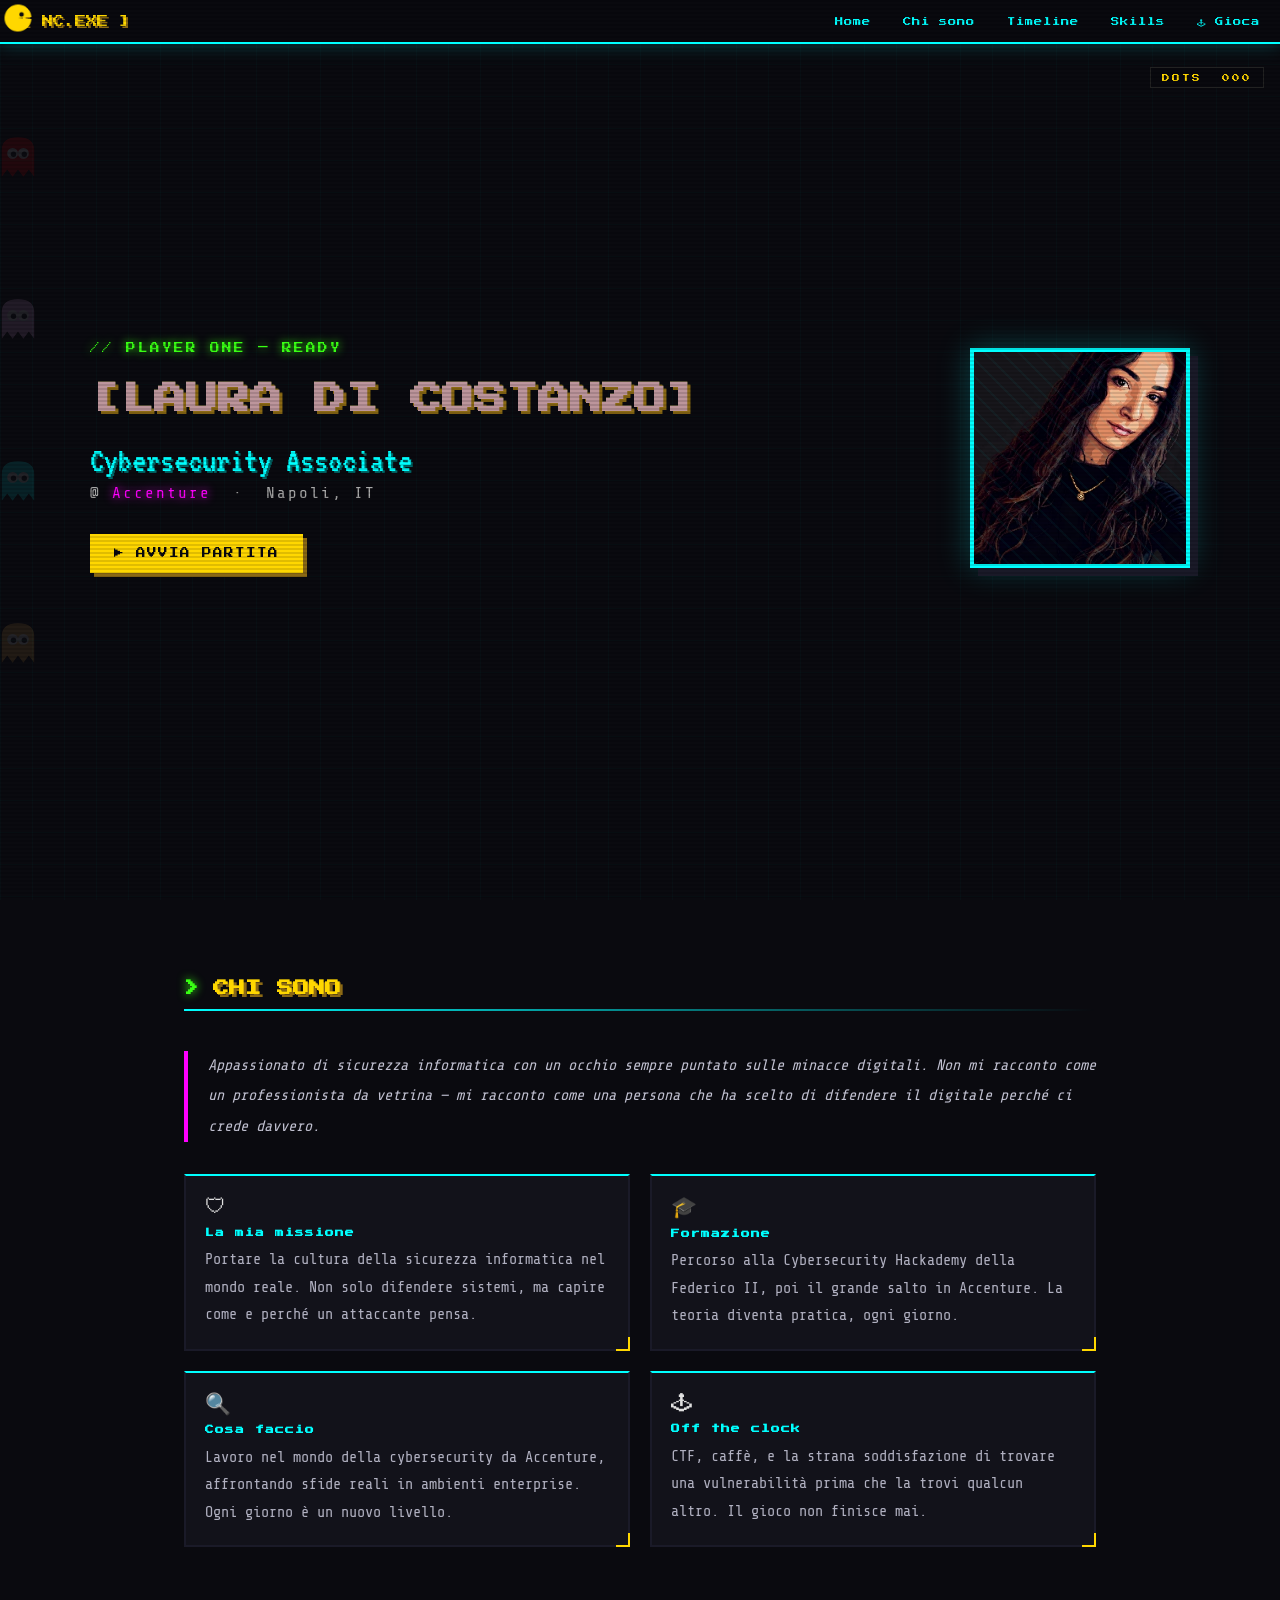
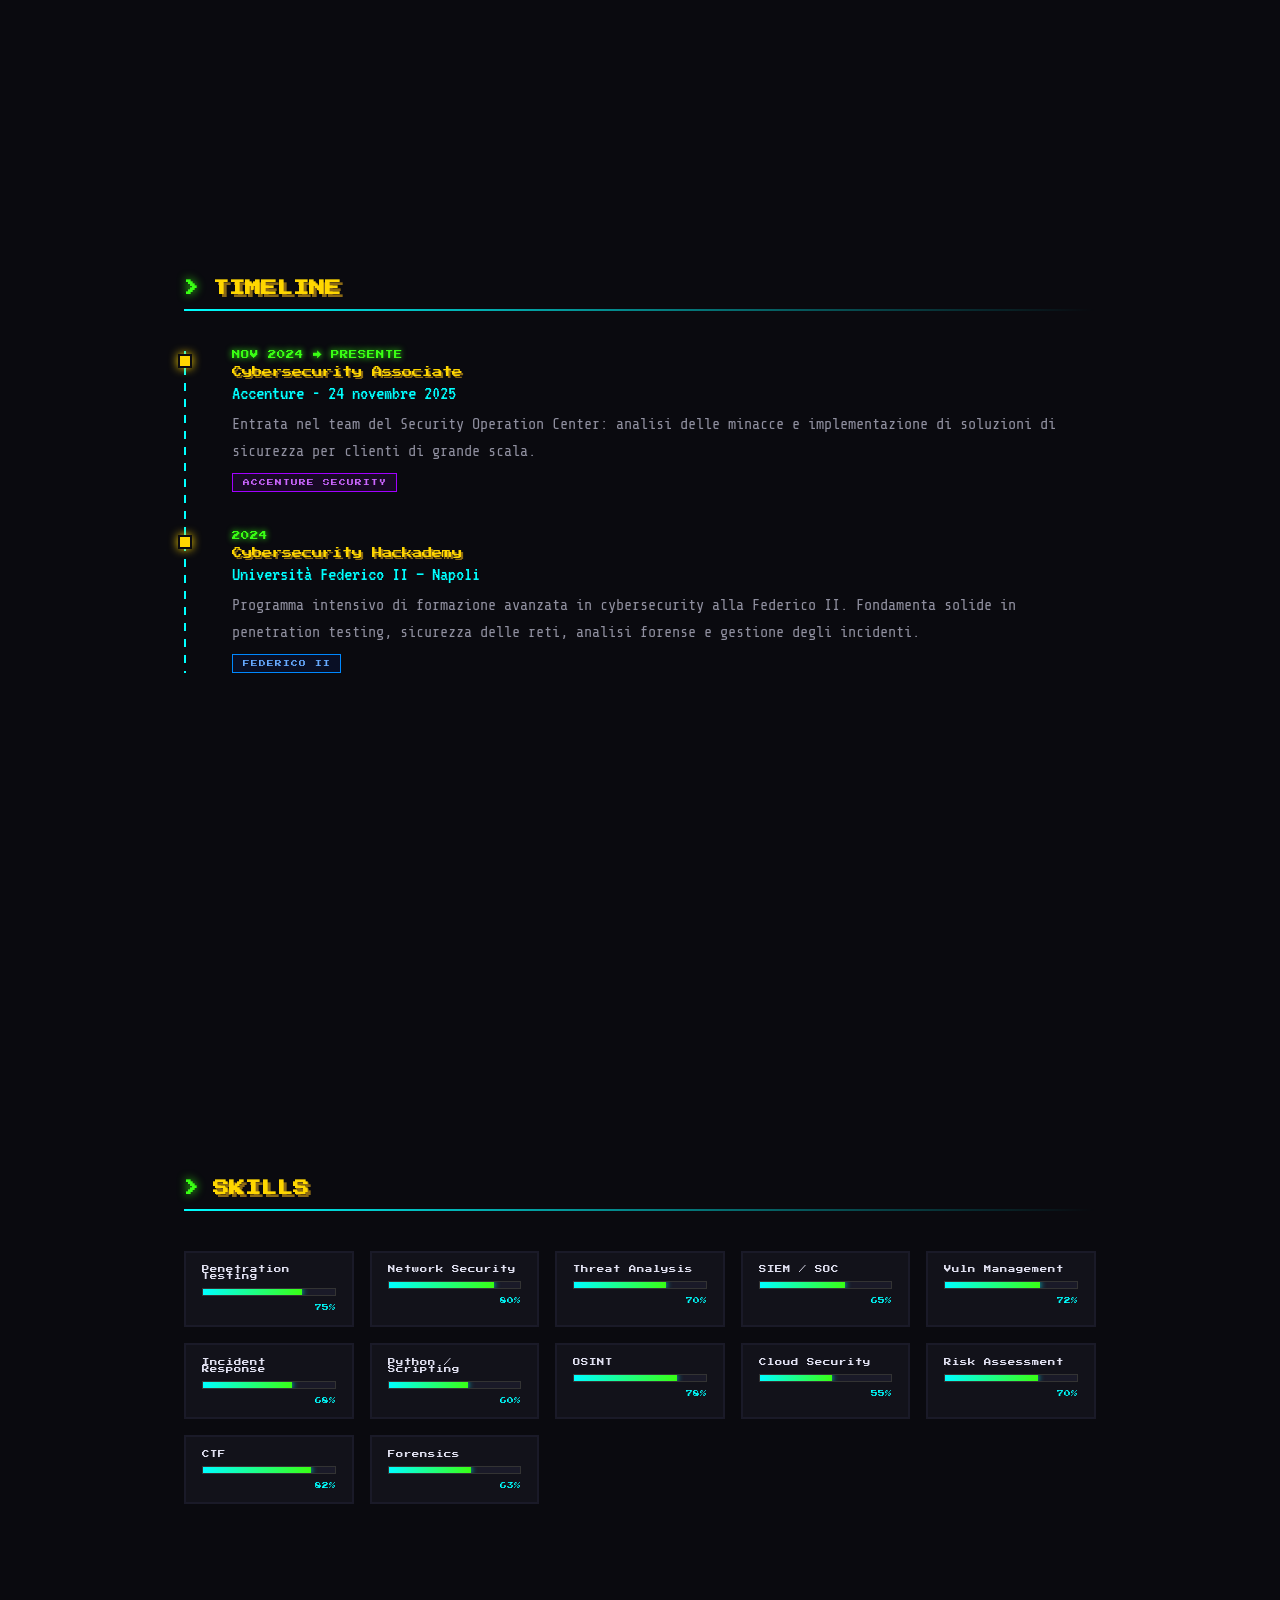
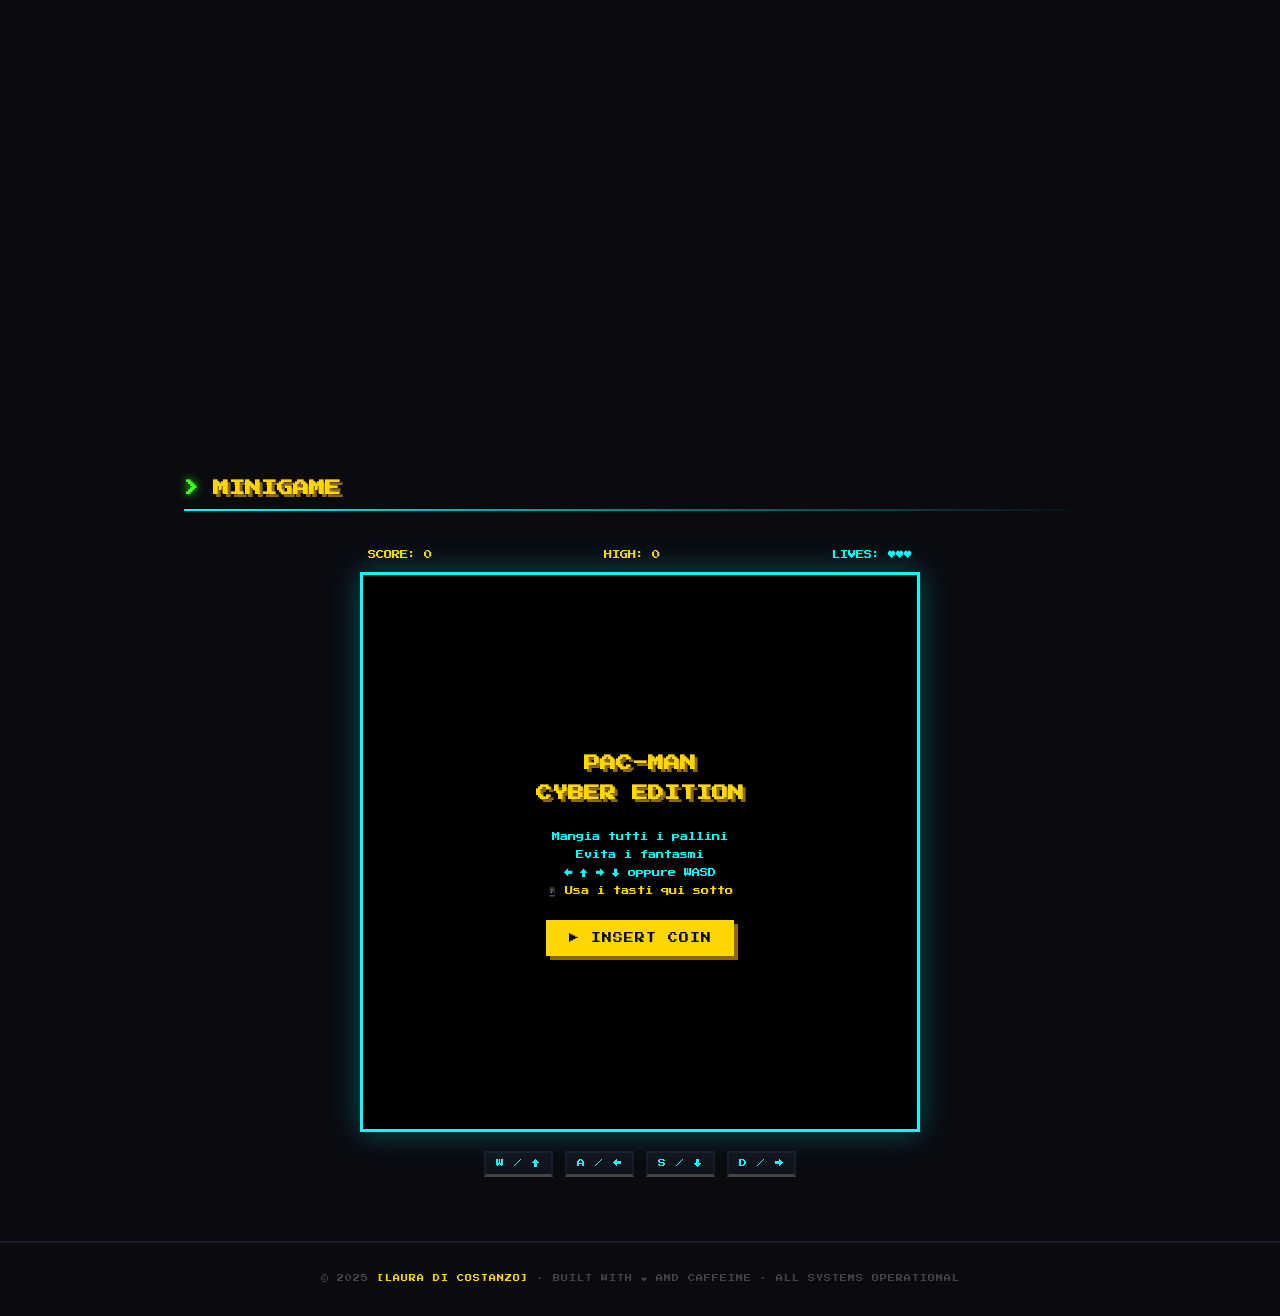
==== commit a471b4a2: "Fix closing </html> tag and add newline Fix missing closing HTML tag and add newline at end of file." ====
--- a/index.html
+++ b/index.html
@@ -780,4 +780,4 @@
 })();
 </script>
 </body>
-</html>gir+</html>
